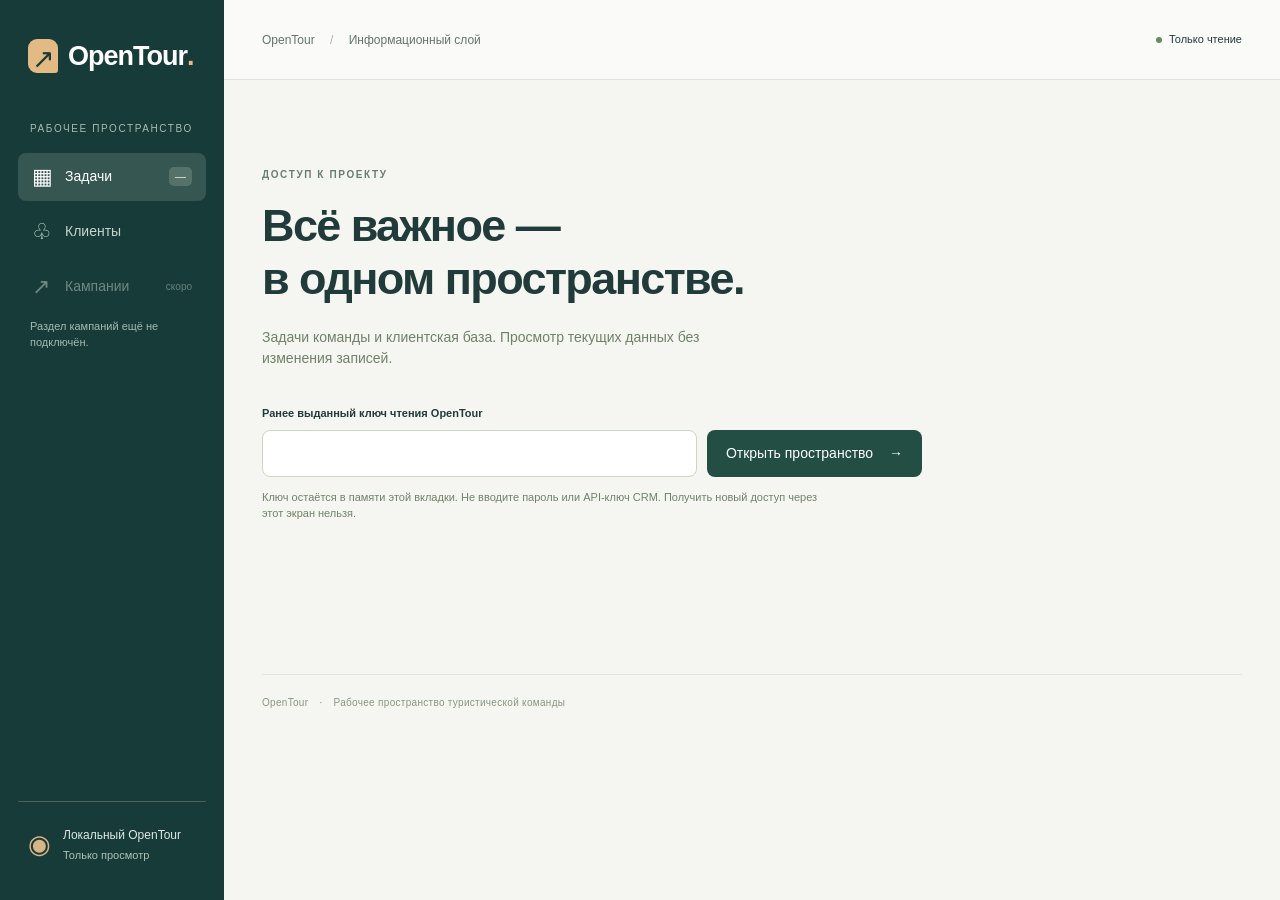
==== ui/index.html @ 0fd005ac "Add local read-only client and native task workspace" ====
<!doctype html>
<html lang="ru">
<head>
  <meta charset="utf-8">
  <meta name="viewport" content="width=device-width, initial-scale=1">
  <meta name="color-scheme" content="light">
  <title>OpenTour — рабочее пространство</title>
  <link rel="stylesheet" href="/ui/styles.css">
  <script src="/ui/app.js" defer></script>
</head>
<body>
  <a class="skip-link" href="#main">К содержимому</a>
  <aside class="sidebar" aria-label="Рабочее пространство">
    <a class="brand" href="#tasks" aria-label="OpenTour — задачи"><span class="brand-mark" aria-hidden="true">↗</span>OpenTour<span class="brand-dot">.</span></a>
    <p class="workspace-label">РАБОЧЕЕ ПРОСТРАНСТВО</p>
    <nav aria-label="Основная навигация">
      <button class="nav-item active" data-view="tasks" aria-current="page"><span aria-hidden="true">▦</span>Задачи<span class="nav-count" id="nav-work-count">—</span></button>
      <button class="nav-item" data-view="clients"><span aria-hidden="true">♧</span>Клиенты</button>
      <button class="nav-item" disabled aria-describedby="campaign-note"><span aria-hidden="true">↗</span>Кампании<span class="soon">скоро</span></button>
    </nav>
    <p class="nav-note" id="campaign-note">Раздел кампаний ещё не подключён.</p>
    <div class="sidebar-bottom"><span class="small-orbit" aria-hidden="true">◉</span><div><strong>Локальный OpenTour</strong><span>Только просмотр</span></div></div>
  </aside>

  <div class="shell">
    <header class="topbar"><div class="breadcrumb">OpenTour <span>/</span> Информационный слой</div><div class="top-actions"><span class="read-badge"><i aria-hidden="true"></i>Только чтение</span><button class="text-button" id="disconnect" hidden>Отключиться</button></div></header>
    <div id="synthetic-banner" class="synthetic-banner" hidden>ДЕМОНСТРАЦИЯ · Синтетические данные для проверки интерфейса</div>
    <main id="main" tabindex="-1">
      <section class="connect-panel" id="connect-panel" aria-labelledby="connect-title">
        <span class="eyebrow">ДОСТУП К ПРОЕКТУ</span><h1 id="connect-title">Всё важное —<br>в одном пространстве.</h1>
        <p>Задачи команды и клиентская база. Просмотр текущих данных без изменения записей.</p>
        <form id="connect-form"><label for="access-token">Ранее выданный ключ чтения OpenTour</label><div class="connect-input"><input id="access-token" type="password" autocomplete="off" spellcheck="false" maxlength="1024" required aria-describedby="access-help"><button class="primary-button" id="connect-button" type="submit">Открыть пространство <span aria-hidden="true">→</span></button></div></form>
        <p class="field-hint" id="access-help">Ключ остаётся в памяти этой вкладки. Не вводите пароль или API-ключ CRM. Получить новый доступ через этот экран нельзя.</p>
        <p id="connect-status" role="status" class="connection-status"></p>
      </section>

      <div id="workspace" hidden>
        <section class="page-heading"><div><div class="eyebrow" id="page-eyebrow">ОБЩАЯ ДОСКА</div><h1 id="page-title">Работа команды</h1><p id="page-description">Текущий план, результаты и следующие шаги.</p></div><button id="refresh" class="secondary-button"><span aria-hidden="true">↻</span> Обновить</button></section>
        <div id="announcement" class="sr-only" role="status" aria-live="polite"></div>

        <section id="tasks-view" aria-label="Доска задач">
          <div class="mission-banner"><div class="mission-symbol" aria-hidden="true">↗</div><div><span class="eyebrow">ТЕКУЩЕЕ НАПРАВЛЕНИЕ</span><h2>От клиентской базы к готовой кампании</h2><p>Клиенты, работа команды и материалы в одном процессе.</p></div><span class="source-tag">Источник: OpenRig</span></div>
          <div class="section-toolbar"><div class="toolbar-title">Задачи <span id="work-total" class="count-pill">—</span></div><div class="filters"><label class="sr-only" for="work-filter">Этап задач</label><select id="work-filter"><option value="all">Все этапы</option><option value="planned">Запланировано</option><option value="in_progress">В работе</option><option value="needs_human">Требуется человек</option><option value="review">На проверке</option><option value="done">Выполнено</option><option value="unknown">Неизвестно</option></select><span class="update-label" id="board-updated">Ожидаем данные</span></div></div>
          <div id="board-notice" class="notice" hidden></div><div id="board" class="board" aria-busy="false" tabindex="0" aria-label="Колонки задач"></div>
          <p class="view-footnote">Этапы следуют за работой команды. Перетаскивание и изменение задач недоступны.</p>
        </section>

        <section id="clients-view" hidden aria-label="Клиентская база">
          <form id="client-filters" class="client-filters"><div class="search-field"><span aria-hidden="true">⌕</span><label class="sr-only" for="client-search">Поиск клиентов</label><input id="client-search" type="search" placeholder="Имя, организация, email или телефон" autocomplete="off" maxlength="200"></div><label class="sr-only" for="client-kind">Тип клиента</label><select id="client-kind"><option value="all">Все клиенты</option><option value="person">Физические лица</option><option value="organization">Организации</option></select><label class="sr-only" for="client-channel">Наличие контактов</label><select id="client-channel"><option value="any">Любые контакты</option><option value="email">Есть email</option><option value="phone">Есть телефон</option><option value="none">Нет контактов</option></select></form>
          <div class="section-toolbar"><div class="toolbar-title">Клиентская база <span id="client-total" class="count-pill">—</span></div><span class="source-tag">Источник: CRM</span></div>
          <div id="clients-notice" class="notice" hidden></div><div id="client-list" class="client-list" aria-busy="false"></div>
          <div class="pagination"><span id="page-range" class="update-label"></span><div><button id="previous-page" class="secondary-button" disabled>← Назад</button><button id="next-page" class="secondary-button" disabled>Далее →</button></div></div>
          <p class="view-footnote">Данные читаются из CRM. Неизвестные сведения не дополняются автоматически.</p>
        </section>
      </div>
    </main>
    <footer>OpenTour <span>·</span> Рабочее пространство туристической команды</footer>
  </div>

  <dialog id="detail-dialog" aria-labelledby="detail-title"><div class="dialog-header"><span id="detail-eyebrow" class="eyebrow">ПОДРОБНОСТИ</span><button id="close-detail" class="icon-button" aria-label="Закрыть подробности">✕</button></div><h2 id="detail-title">Подробности</h2><div id="detail-body" class="detail-body"></div><div class="dialog-footer"><span>Режим просмотра</span><button id="done-detail" class="secondary-button">Закрыть</button></div></dialog>
</body>
</html>
---- ui/styles.css ----
:root {
  font-family:-apple-system,BlinkMacSystemFont,"Segoe UI",sans-serif;
  color:#213b3b;
  background:#f5f6f2;
  font-synthesis:none;
  line-height:1.5;
  --ink:#183d3b;
  --muted:#6c7d79;
  --line:#dde4dd;
  --accent:#cc8050;
  --paper:#fff;
  --sidebar:224px;
}
* {
  box-sizing:border-box;
}
body {
  margin:0;
  font-size:14px;
}
button,input,select {
  font:inherit;
}
button,a,input,select {
  outline-offset:4px;
}
button {
  cursor:pointer;
}
button:disabled {
  cursor:not-allowed;
  opacity:.5;
}
button:focus-visible,a:focus-visible,input:focus-visible,select:focus-visible,.board:focus-visible {
  outline:3px solid #d68c57;
}
a {
  color:var(--ink);
}
button {
  color:inherit;
}
button,select,input {
  border-radius:8px;
}
button {
  transition:background .15s,box-shadow .15s;
}
button:hover:not(:disabled) {
  box-shadow:0 2px 8px #173d3a12;
}
button[hidden],[hidden] {
  display:none!important;
}
.sr-only {
  position:absolute;
  width:1px;
  height:1px;
  padding:0;
  overflow:hidden;
  clip:rect(0,0,0,0);
  white-space:nowrap;
  border:0;
}
.skip-link {
  position:fixed;
  top:-100px;
  left:12px;
  z-index:10;
  background:white;
  padding:12px;
}
.skip-link:focus {
  top:10px;
}
.sidebar {
  background:#163b39;
  color:#d3e0d9;
  position:fixed;
  inset:0 auto 0 0;
  width:var(--sidebar);
  padding:36px 18px;
  display:flex;
  flex-direction:column;
  z-index:2;
}
.brand {
  display:flex;
  align-items:center;
  color:#fff;
  text-decoration:none;
  font-size:27px;
  font-weight:700;
  letter-spacing:-1px;
  padding:0 10px;
}
.brand-mark {
  display:inline-grid;
  place-items:center;
  background:#e4ba84;
  color:#173c36;
  width:30px;
  height:34px;
  border-radius:9px 9px 3px 9px;
  font-size:27px;
  margin-right:10px;
}
.brand-dot {
  color:#e7ba84;
}
.workspace-label {
  font-size:10px;
  letter-spacing:1.6px;
  color:#a6bcb3;
  margin:44px 12px 17px;
}
.nav-item {
  display:flex;
  align-items:center;
  gap:13px;
  padding:13px 14px;
  margin-bottom:7px;
  width:100%;
  border:0;
  background:none;
  color:#c5d6ce;
  text-align:left;
  font-weight:500;
}
.nav-item>span:first-child {
  font-size:22px;
  width:20px;
  line-height:1;
}
.nav-item.active {
  background:#365651;
  color:#fff;
}
.nav-item:hover:not(:disabled) {
  background:#2c4f48;
}
.nav-count {
  margin-left:auto!important;
  border-radius:5px;
  background:#54726a;
  color:#eef4ed;
  padding:1px 6px;
  font-size:11px;
}
.soon {
  font-size:10px;
  margin-left:auto;
  color:#b5c9bf;
}
.nav-note {
  font-size:11px;
  margin:0 12px;
  color:#a3bbb0;
}
.sidebar-bottom {
  border-top:1px solid #48645b;
  margin-top:auto;
  padding:23px 10px 0;
  display:flex;
  gap:12px;
  align-items:center;
}
.sidebar-bottom strong {
  display:block;
  font-size:12px;
  color:#dfe9e2;
  font-weight:500;
}
.sidebar-bottom div>span {
  display:block;
  font-size:11px;
  color:#afc3b7;
  margin-top:3px;
}
.small-orbit {
  font-size:26px;
  color:#d9b484;
}
.shell {
  margin-left:var(--sidebar);
  min-height:100vh;
}
.topbar {
  height:80px;
  display:flex;
  align-items:center;
  justify-content:space-between;
  border-bottom:1px solid var(--line);
  padding:0 38px;
  background:#fafbf8;
  gap:14px;
}
.breadcrumb {
  font-size:12px;
  color:#62746c;
}
.breadcrumb span {
  margin:0 12px;
  color:#a6b3a9;
}
.top-actions {
  display:flex;
  align-items:center;
  gap:18px;
}
.read-badge {
  font-size:11px;
  font-weight:500;
  display:flex;
  align-items:center;
  gap:7px;
  white-space:nowrap;
}
.read-badge i {
  width:6px;
  height:6px;
  background:#678b63;
  border-radius:50%;
}
.text-button {
  border:0;
  background:none;
  padding:5px;
  color:#697c72;
  font-size:12px;
}
main {
  padding:35px 38px 20px;
  max-width:1850px;
  margin:0 auto;
}
h1,h2,h3,p {
  margin-top:0;
}
h1 {
  font-size:33px;
  font-weight:600;
  letter-spacing:-1px;
  line-height:1.18;
  margin:9px 0 10px;
}
h2 {
  font-size:18px;
  font-weight:600;
  letter-spacing:-.3px;
}
.eyebrow {
  font-size:10px;
  letter-spacing:1.6px;
  font-weight:600;
  color:#697d71;
}
.page-heading {
  display:flex;
  justify-content:space-between;
  align-items:center;
  gap:24px;
  margin-bottom:30px;
}
.page-heading p {
  color:var(--muted);
  font-size:13px;
  margin:0;
}
.secondary-button {
  border:1px solid #cdd7cb;
  background:#fcfdf9;
  padding:9px 15px;
  font-size:12px;
  font-weight:500;
  white-space:nowrap;
}
.secondary-button:hover:not(:disabled) {
  background:#edf2e8;
}
.primary-button {
  background:#224e43;
  color:#fff;
  border:0;
  padding:13px 19px;
  font-weight:500;
  white-space:nowrap;
}
.primary-button span {
  padding-left:12px;
}
.primary-button:hover:not(:disabled) {
  background:#32664d;
}
.mission-banner {
  display:flex;
  align-items:center;
  background:#e9eee1;
  border:1px solid #e0e6d7;
  border-radius:12px;
  padding:21px 24px;
  gap:18px;
  margin-bottom:30px;
}
.mission-symbol {
  width:42px;
  height:42px;
  border:1px solid #c0cfb8;
  display:grid;
  place-items:center;
  border-radius:50%;
  font-size:25px;
  color:#60764a;
  flex-shrink:0;
}
.mission-banner h2 {
  margin:4px 0;
  font-size:17px;
}
.mission-banner p {
  font-size:12px;
  color:#687e63;
  margin:0;
}
.mission-banner .source-tag {
  margin-left:auto;
}
.source-tag {
  font-size:10px;
  color:#6b7d70;
  white-space:nowrap;
}
.section-toolbar {
  display:flex;
  align-items:center;
  justify-content:space-between;
  gap:15px;
  margin-bottom:16px;
}
.toolbar-title {
  font-weight:600;
  font-size:16px;
  display:flex;
  gap:9px;
  align-items:center;
}
.count-pill {
  font-size:10px;
  color:#62745d;
  background:#e7ebdf;
  padding:2px 7px;
  border-radius:5px;
  font-weight:500;
}
.filters {
  display:flex;
  gap:14px;
  align-items:center;
}
select {
  border:1px solid #d5dfd1;
  padding:9px 30px 9px 12px;
  background:#fff;
  color:#495e51;
  font-size:12px;
  max-width:100%;
}
.update-label {
  color:#798879;
  font-size:11px;
}
.board {
  display:grid;
  grid-template-columns:repeat(5,minmax(210px,1fr));
  gap:14px;
  overflow-x:auto;
  align-items:start;
  padding:2px 2px 18px;
  min-height:330px;
}
.board.has-unknown {
  grid-template-columns:repeat(6,minmax(210px,1fr));
}
.column {
  min-width:0;
}
.column-heading {
  display:flex;
  align-items:center;
  gap:7px;
  border-top:2px solid #ccd5c6;
  padding:13px 1px;
  margin-bottom:2px;
  font-size:11px;
  font-weight:600;
}
.column-heading .column-count {
  margin-left:auto;
  background:#e9ede4;
  border-radius:4px;
  padding:0 6px;
  font-size:10px;
  font-weight:400;
}
.column-heading:before {
  content:"";
  width:6px;
  height:6px;
  border-radius:50%;
  background:#adb9ab;
}
.column[data-column="in_progress"] .column-heading {
  border-color:#94b3a2;
}
.column[data-column="in_progress"] .column-heading:before {
  background:#4a8a6e;
}
.column[data-column="needs_human"] .column-heading {
  border-color:#d6a073;
}
.column[data-column="needs_human"] .column-heading:before {
  background:#c3884c;
}
.column[data-column="review"] .column-heading {
  border-color:#b5acd0;
}
.column[data-column="review"] .column-heading:before {
  background:#8a7ba8;
}
.column[data-column="done"] .column-heading {
  border-color:#b1c19a;
}
.column[data-column="done"] .column-heading:before {
  background:#82985b;
}
.task-card {
  display:block;
  width:100%;
  text-align:left;
  background:#fff;
  border:1px solid #dfe5dc;
  border-radius:10px;
  padding:17px 15px;
  margin-bottom:12px;
  box-shadow:0 2px 3px #293f2810;
}
.task-card:hover {
  border-color:#a8bbaa;
  box-shadow:0 6px 16px #253d2812!important;
}
.task-kind {
  color:#7c8a7b;
  letter-spacing:1.1px;
  font-size:8px;
  font-weight:600;
  text-transform:uppercase;
  display:block;
  margin-bottom:12px;
}
.task-card h3 {
  font-size:14px;
  line-height:1.45;
  font-weight:600;
  margin:0 0 10px;
  overflow-wrap:anywhere;
}
.card-result {
  font-size:11px;
  color:#7c8878;
  line-height:1.6;
  margin:0 0 17px;
  display:-webkit-box;
  -webkit-line-clamp:3;
  -webkit-box-orient:vertical;
  overflow:hidden;
  overflow-wrap:anywhere;
}
.card-bottom {
  display:flex;
  gap:7px;
  align-items:center;
  color:#758271;
  font-size:9px;
  border-top:1px solid #f0f2eb;
  padding-top:12px;
}
.avatar {
  display:inline-grid;
  place-items:center;
  height:23px;
  width:23px;
  border-radius:50%;
  background:#ebeee3;
  color:#566a50;
  font-size:9px;
  font-weight:600;
  flex-shrink:0;
}
.card-open {
  margin-left:auto;
  font-size:13px;
  color:#a0ae97;
}
.blocker {
  display:block;
  padding:8px 10px;
  border-radius:5px;
  background:#fbf1e7;
  color:#9b6a39;
  font-size:10px;
  line-height:1.5;
  margin-bottom:12px;
}
.column-empty {
  border:1px dashed #dbe1d3;
  border-radius:8px;
  padding:17px 9px;
  font-size:10px;
  text-align:center;
  color:#8e9986;
}
.view-footnote {
  font-size:10px;
  color:#7f8c7a;
  margin:10px 0 0;
}
.notice {
  border:1px solid #e5d5be;
  background:#fff8ec;
  color:#88663c;
  border-radius:8px;
  padding:14px;
  margin-bottom:14px;
  font-size:12px;
  display:flex;
  gap:14px;
  align-items:center;
}
.notice button {
  margin-left:auto;
}
.client-filters {
  display:flex;
  gap:12px;
  margin:0 0 25px;
}
.search-field {
  display:flex;
  align-items:center;
  gap:9px;
  flex:1;
  background:white;
  border:1px solid #d5dfd1;
  border-radius:8px;
  padding:0 13px;
}
.search-field>span {
  font-size:23px;
  color:#82927c;
}
.search-field input {
  background:none;
  border:0;
  padding:11px 0;
  width:100%;
  min-width:0;
  outline-offset:2px;
  font-size:12px;
}
.client-list {
  background:#fff;
  border:1px solid var(--line);
  border-radius:12px;
  overflow:hidden;
  min-height:150px;
}
.client-row {
  display:grid;
  grid-template-columns:minmax(180px,1.4fr) minmax(150px,1fr) minmax(130px,1fr) 24px;
  gap:18px;
  align-items:center;
  border:0;
  border-bottom:1px solid #e9ede4;
  border-radius:0;
  background:#fff;
  padding:19px 22px;
  width:100%;
  text-align:left;
}
.client-row:last-child {
  border-bottom:0;
}
.client-row:hover {
  background:#f7f9f3;
  box-shadow:none!important;
}
.client-name {
  display:flex;
  align-items:center;
  gap:13px;
  min-width:0;
}
.client-name .avatar {
  height:36px;
  width:36px;
  font-size:14px;
  border-radius:9px;
  background:#edf1e5;
}
.client-name strong {
  font-size:13px;
  font-weight:600;
  display:block;
  overflow-wrap:anywhere;
}
.client-name small {
  color:#7d8d76;
  font-size:10px;
  display:block;
  margin-top:3px;
}
.client-contact {
  font-size:12px;
  color:#75846b;
  overflow-wrap:anywhere;
}
.client-header {
  background:#f9faf6;
  color:#87917e;
  font-size:9px;
  letter-spacing:1px;
  padding-top:12px;
  padding-bottom:12px;
}
.client-header:hover {
  background:#f9faf6;
}
.pagination {
  display:flex;
  justify-content:space-between;
  align-items:center;
  margin-top:16px;
  gap:16px;
}
.pagination button+button {
  margin-left:8px;
}
.state-box {
  padding:47px 24px;
  text-align:center;
  border:1px dashed #d5dece;
  border-radius:10px;
  grid-column:1/-1;
  width:100%;
  color:#778770;
}
.state-box h3 {
  font-size:17px;
  color:#35543d;
  font-weight:500;
  margin:0 0 8px;
}
.state-box p {
  font-size:12px;
  max-width:420px;
  margin:0 auto 16px;
}
.client-list .state-box {
  border:0;
}
.state-symbol {
  display:block;
  font-size:29px;
  color:#aab99a;
  margin-bottom:13px;
}
.skeleton {
  height:155px;
  background:linear-gradient(90deg,#e9ede4,#f4f6ef,#e9ede4);
  border-radius:10px;
  animation:pulse 1.5s infinite;
}
.loading-columns {
  display:grid;
  grid-template-columns:repeat(5,minmax(180px,1fr));
  gap:14px;
  grid-column:1/-1;
}
.loading-client {
  height:70px;
  margin:14px;
}
.connect-panel {
  max-width:660px;
  padding:48px 0 70px;
}
.connect-panel h1 {
  font-size:45px;
  margin:15px 0 22px;
  letter-spacing:-1.6px;
}
.connect-panel>p {
  color:#70816a;
  max-width:460px;
}
.connect-panel form {
  margin-top:36px;
}
.connect-panel label {
  font-size:11px;
  font-weight:600;
  display:block;
  margin-bottom:8px;
}
.connect-input {
  display:flex;
  gap:10px;
}
.connect-input input {
  min-width:0;
  flex:1;
  border:1px solid #cbd6c4;
  padding:12px;
  background:#fff;
}
.connect-panel .field-hint {
  font-size:11px;
  margin-top:12px;
  max-width:570px;
}
.connection-status {
  min-height:24px;
  color:#a2633c!important;
  font-size:12px;
}
.synthetic-banner {
  background:#f4d49a;
  color:#684f26;
  padding:9px 30px;
  font-size:11px;
  font-weight:600;
  letter-spacing:.7px;
  text-align:center;
}
footer {
  margin:15px 38px;
  padding:20px 0;
  border-top:1px solid #e0e6d8;
  font-size:10px;
  color:#8a967f;
  letter-spacing:.3px;
}
footer span {
  padding:0 8px;
}
dialog {
  width:min(940px,calc(100% - 40px));
  max-height:90dvh;
  border:1px solid #d7dfd1;
  border-radius:15px;
  padding:0;
  background:#fcfdf9;
  color:var(--ink);
  box-shadow:0 30px 100px #0e281b40;
}
dialog::backdrop {
  background:#142d2899;
  backdrop-filter:blur(3px);
}
.dialog-header {
  display:flex;
  justify-content:space-between;
  align-items:center;
  padding:20px 27px 10px;
}
.icon-button {
  width:32px;
  height:32px;
  border:1px solid #dce3d5;
  background:#f7f9f2;
  border-radius:7px;
  font-size:15px;
}
dialog>h2 {
  margin:0;
  padding:0 27px 23px;
  font-size:26px;
  line-height:1.25;
  font-weight:600;
  overflow-wrap:anywhere;
}
.detail-body {
  overflow-y:auto;
  max-height:calc(90dvh - 175px);
  border-top:1px solid var(--line);
  padding:24px 27px;
  min-height:180px;
}
.detail-grid {
  display:grid;
  grid-template-columns:minmax(0,1.8fr) minmax(200px,1fr);
  gap:30px;
}
.detail-section {
  margin-bottom:26px;
}
.detail-section h3,.details-meta dt {
  font-size:10px;
  font-weight:600;
  letter-spacing:.9px;
  color:#819074;
  margin:0 0 9px;
  text-transform:uppercase;
}
.detail-section p {
  font-size:13px;
  white-space:pre-wrap;
  line-height:1.75;
  overflow-wrap:anywhere;
  color:#4b6346;
  margin-bottom:0;
}
.detail-side {
  border-left:1px solid #e0e6d8;
  padding-left:25px;
}
.details-meta {
  margin:0;
}
.details-meta dd {
  font-size:12px;
  margin:0 0 23px;
  overflow-wrap:anywhere;
}
.status-label {
  display:inline-block;
  padding:4px 8px;
  background:#e9efdf;
  border-radius:5px;
  font-size:10px;
}
.detail-note {
  font-size:11px;
  color:#7b896f;
  background:#f0f3e8;
  border:1px solid #dce5ce;
  padding:14px;
  border-radius:8px;
  margin-top:20px;
}
.dialog-footer {
  display:flex;
  justify-content:space-between;
  align-items:center;
  padding:16px 27px;
  border-top:1px solid var(--line);
  font-size:10px;
  color:#88957c;
}
.source-link {
  display:inline-block;
  font-size:12px;
  margin-top:12px;
  text-decoration:none;
  font-weight:600;
}
.source-link:hover {
  text-decoration:underline;
}
.technical-note {
  display:block;
  color:#9e783f;
  font-size:10px;
  margin-top:7px;
}
.detail-provenance {
  font-size:10px;
  color:#859475;
  margin-top:22px;
  overflow-wrap:anywhere;
}
.detail-provenance summary {
  cursor:pointer;
}
.detail-provenance p {
  white-space:pre-wrap;
  font-size:10px;
}
.loading-label {
  margin-top:12px;
  font-size:12px;
  color:#7c8b70;
}
.card-enter {
  animation:reveal .2s ease-out;
}
@keyframes pulse {
  50% {
    opacity:.45;
  }
}
@keyframes reveal {
  from {
    opacity:.3;
    transform:scaleY(.96);
  }
  to {
    opacity:1;
    transform:scaleY(1);
  }
}
@media(min-width:1800px) {
  .board {
    grid-template-columns:repeat(5,minmax(235px,1fr));
  }
}
@media(max-width:1150px) {
  :root {
    --sidebar:190px;
  }
  .sidebar {
    padding-left:12px;
    padding-right:12px;
  }
  main {
    padding-left:26px;
    padding-right:26px;
  }
  .topbar {
    padding:0 26px;
  }
  .brand {
    font-size:24px;
  }
  .brand-mark {
    margin-right:8px;
  }
  .client-row {
    grid-template-columns:minmax(150px,1.2fr) minmax(140px,1fr) 100px 15px;
    gap:12px;
    padding:18px 15px;
  }
}
@media(max-width:800px) {
  .sidebar {
    position:relative;
    width:100%;
    padding:17px 20px 11px;
    display:block;
  }
  .brand {
    font-size:24px;
    padding:0;
  }
  .brand-mark {
    width:26px;
    height:29px;
    font-size:23px;
  }
  .workspace-label,.nav-note,.sidebar-bottom {
    display:none;
  }
  .sidebar nav {
    display:flex;
    gap:6px;
    margin-top:17px;
  }
  .nav-item {
    margin:0;
    flex:1;
    padding:9px 10px;
    font-size:12px;
    gap:8px;
  }
  .nav-item>span:first-child {
    font-size:18px;
    width:auto;
  }
  .soon {
    display:none;
  }
  .shell {
    margin:0;
  }
  .topbar {
    height:58px;
    padding:0 20px;
  }
  .breadcrumb {
    font-size:10px;
  }
  .breadcrumb span {
    margin:0 6px;
  }
  .read-badge {
    font-size:9px;
  }
  .top-actions {
    gap:10px;
  }
  .text-button {
    font-size:10px;
  }
  main {
    padding:25px 20px 10px;
  }
  .page-heading {
    align-items:flex-start;
    gap:12px;
    margin-bottom:23px;
  }
  h1 {
    font-size:29px;
  }
  .page-heading p {
    font-size:12px;
  }
  .page-heading .secondary-button {
    margin-top:22px;
    padding:8px 10px;
  }
  .mission-banner {
    padding:16px;
    gap:12px;
    margin-bottom:24px;
  }
  .mission-banner .source-tag {
    display:none;
  }
  .mission-banner h2 {
    font-size:15px;
  }
  .mission-banner p {
    font-size:11px;
  }
  .mission-symbol {
    width:32px;
    height:32px;
    font-size:21px;
  }
  .section-toolbar {
    flex-wrap:wrap;
    gap:10px;
  }
  .filters {
    gap:8px;
  }
  .filters select {
    padding:8px 25px 8px 9px;
    font-size:11px;
  }
  .update-label {
    font-size:10px;
  }
  .board,.board.has-unknown {
    display:block;
    overflow:visible;
    min-height:0;
  }
  .column {
    margin-bottom:23px;
  }
  .column-heading {
    font-size:12px;
  }
  .task-card {
    padding:17px 18px;
    margin-bottom:10px;
  }
  .task-card h3 {
    font-size:15px;
  }
  .card-result {
    font-size:12px;
    -webkit-line-clamp:2;
  }
  .column-empty {
    padding:12px;
  }
  .loading-columns {
    grid-template-columns:1fr;
  }
  .client-filters {
    flex-wrap:wrap;
    gap:8px;
    margin-bottom:20px;
  }
  .search-field {
    flex-basis:100%;
  }
  .client-filters>select {
    flex:1;
    font-size:11px;
    padding:9px;
  }
  .client-header {
    display:none;
  }
  .client-row {
    grid-template-columns:1fr 16px;
    gap:8px;
    padding:17px;
  }
  .client-name {
    grid-column:1;
    grid-row:1;
  }
  .client-name strong {
    font-size:13px;
  }
  .client-row .client-contact {
    grid-column:1;
    font-size:11px;
    padding-left:49px;
  }
  .client-row .row-arrow {
    grid-column:2;
    grid-row:1/4;
  }
  .pagination .secondary-button {
    padding:8px 10px;
  }
  .pagination {
    gap:8px;
  }
  .client-contact:empty {
    display:none;
  }
  .connect-panel {
    padding:20px 0 45px;
  }
  .connect-panel h1 {
    font-size:36px;
  }
  .connect-input {
    flex-direction:column;
  }
  .connect-input input {
    padding:13px;
  }
  .connect-input button {
    padding:13px;
  }
  footer {
    margin:15px 20px;
    padding:17px 0;
    font-size:9px;
  }
  dialog {
    width:calc(100% - 20px);
    max-height:94dvh;
    border-radius:12px;
  }
  .dialog-header {
    padding:17px 19px 10px;
  }
  dialog>h2 {
    padding:0 19px 20px;
    font-size:23px;
  }
  .detail-body {
    max-height:calc(94dvh - 170px);
    padding:20px;
  }
  .detail-grid {
    grid-template-columns:1fr;
    gap:0;
  }
  .detail-side {
    padding:20px 0 0;
    border-left:0;
    border-top:1px solid var(--line);
  }
  .dialog-footer {
    padding:14px 20px;
  }
  .synthetic-banner {
    font-size:9px;
    padding:8px 15px;
  }
}
@media(prefers-reduced-motion:reduce) {
  *,*:before,*:after {
    animation:none!important;
    transition:none!important;
    scroll-behavior:auto!important;
  }
}
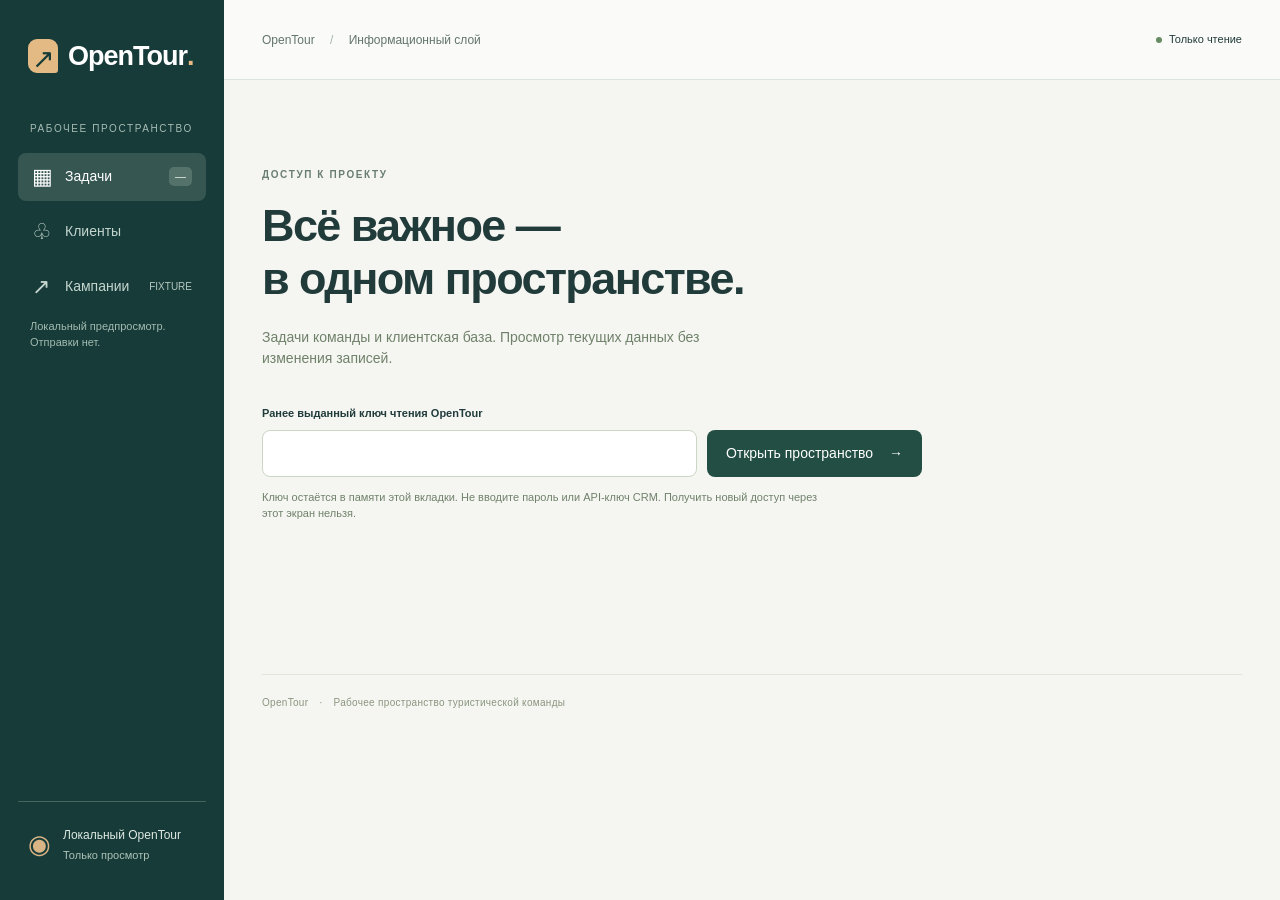
==== commit f748dd2f: "Show existing fixture campaign preview in local workspace" ====
--- a/ui/index.html
+++ b/ui/index.html
@@ -16,9 +16,9 @@
     <nav aria-label="Основная навигация">
       <button class="nav-item active" data-view="tasks" aria-current="page"><span aria-hidden="true">▦</span>Задачи<span class="nav-count" id="nav-work-count">—</span></button>
       <button class="nav-item" data-view="clients"><span aria-hidden="true">♧</span>Клиенты</button>
-      <button class="nav-item" disabled aria-describedby="campaign-note"><span aria-hidden="true">↗</span>Кампании<span class="soon">скоро</span></button>
+      <button class="nav-item" data-view="campaigns" aria-describedby="campaign-note"><span aria-hidden="true">↗</span>Кампании<span class="soon">FIXTURE</span></button>
     </nav>
-    <p class="nav-note" id="campaign-note">Раздел кампаний ещё не подключён.</p>
+    <p class="nav-note" id="campaign-note">Локальный предпросмотр. Отправки нет.</p>
     <div class="sidebar-bottom"><span class="small-orbit" aria-hidden="true">◉</span><div><strong>Локальный OpenTour</strong><span>Только просмотр</span></div></div>
   </aside>
 
@@ -52,6 +52,12 @@
           <div class="pagination"><span id="page-range" class="update-label"></span><div><button id="previous-page" class="secondary-button" disabled>← Назад</button><button id="next-page" class="secondary-button" disabled>Далее →</button></div></div>
           <p class="view-footnote">Данные читаются из CRM. Неизвестные сведения не дополняются автоматически.</p>
         </section>
+        <section id="campaigns-view" hidden aria-label="Предпросмотр кампании">
+          <div class="fixture-notice"><strong>FIXTURE · PREVIEW-ONLY</strong><span>NOT CONTENT-APPROVED · NOT SENT</span><p>Локальный пакет для просмотра. Это не запись сервиса рассылок, не утверждённое предложение и не отправленная кампания.</p></div>
+          <div class="section-toolbar"><div class="toolbar-title">Материалы кампании</div><span class="source-tag">Источник: локальные артефакты r01</span></div>
+          <div id="campaign-list" class="campaign-list" aria-busy="false"></div>
+          <p class="view-footnote">Аудитория не выбрана. Получатели, отправитель и сервис рассылок не настроены. Просмотр ничего не отправляет.</p>
+        </section>
       </div>
     </main>
     <footer>OpenTour <span>·</span> Рабочее пространство туристической команды</footer>
--- a/ui/styles.css
+++ b/ui/styles.css
@@ -466,7 +466,7 @@
 }
 .card-result {
   font-size:11px;
-  color:#7c8878;
+  color:#586b55;
   line-height:1.6;
   margin:0 0 17px;
   display:-webkit-box;
@@ -517,7 +517,7 @@
   padding:17px 9px;
   font-size:10px;
   text-align:center;
-  color:#8e9986;
+  color:#64715a;
 }
 .view-footnote {
   font-size:10px;
@@ -614,14 +614,14 @@
   overflow-wrap:anywhere;
 }
 .client-name small {
-  color:#7d8d76;
+  color:#5b6e52;
   font-size:10px;
   display:block;
   margin-top:3px;
 }
 .client-contact {
   font-size:12px;
-  color:#75846b;
+  color:#52664d;
   overflow-wrap:anywhere;
 }
 .client-header {
@@ -1186,3 +1186,34 @@
     scroll-behavior:auto!important;
   }
 }
+.fixture-notice {
+  border:1px solid #d8bd89;
+  background:#fff5df;
+  color:#725325;
+  border-radius:10px;
+  padding:18px 22px;
+  margin-bottom:24px;
+}
+.fixture-notice strong,.fixture-notice>span {display:block;font-size:12px;letter-spacing:.6px;}
+.fixture-notice p {font-size:12px;margin:10px 0 0;max-width:700px;}
+.fixture-labels {display:flex;flex-wrap:wrap;gap:7px;margin:14px 0;}
+.fixture-labels span {border:1px solid #d5be8c;background:#fff5df;color:#725325;border-radius:5px;padding:4px 8px;font-size:10px;font-weight:600;}
+.campaign-card {display:block;width:100%;text-align:left;background:#fff;border:1px solid var(--line);border-radius:12px;padding:24px;}
+.campaign-card h2 {margin:0 0 12px;font-size:21px;}
+.campaign-card>p {font-size:12px;color:#52664d;margin:16px 0 0;}
+.campaign-facts {padding:16px 20px;background:#eff3e9;border-radius:8px;margin-bottom:20px;}
+.campaign-facts dl {display:grid;grid-template-columns:1fr 2fr;gap:10px 20px;}
+.campaign-facts dt,.campaign-facts dd {margin:0;font-size:11px;}
+.preview-switch {display:flex;flex-wrap:wrap;gap:8px;margin:15px 0;}
+.preview-switch [aria-pressed="true"] {background:#224e43;color:white;border-color:#224e43;}
+.email-preview-frame {width:100%;height:720px;border:1px solid #d8e0d2;border-radius:8px;background:#f5f6f2;}
+.campaign-source {white-space:pre-wrap;overflow-wrap:anywhere;font-size:12px;line-height:1.7;background:#f1f4eb;color:#2f4d35;border:1px solid #dbe3d2;border-radius:8px;padding:18px;max-width:100%;}
+.campaign-detail>.detail-section {margin-top:25px;}
+.campaign-detail .source-link {margin-right:20px;}
+.campaign-detail .detail-provenance>button {display:block;margin-top:8px;}
+@media(max-width:800px) {.campaign-card{padding:19px}.campaign-card h2{font-size:18px}.fixture-notice{padding:16px}.campaign-facts{padding:13px}.campaign-facts dl{grid-template-columns:1fr;gap:7px}.campaign-facts dd{margin-bottom:9px}.email-preview-frame{height:760px}.preview-switch button{padding:9px 11px;font-size:11px}}
+
+/* Long campaign titles must leave the footer and scrollable preview reachable. */
+dialog[open]:has(.campaign-detail) {display:flex;flex-direction:column;}
+dialog:has(.campaign-detail)>.dialog-header,dialog:has(.campaign-detail)>h2,dialog:has(.campaign-detail)>.dialog-footer {flex-shrink:0;}
+dialog:has(.campaign-detail)>.detail-body {flex:1 1 auto;min-height:0;max-height:none;}
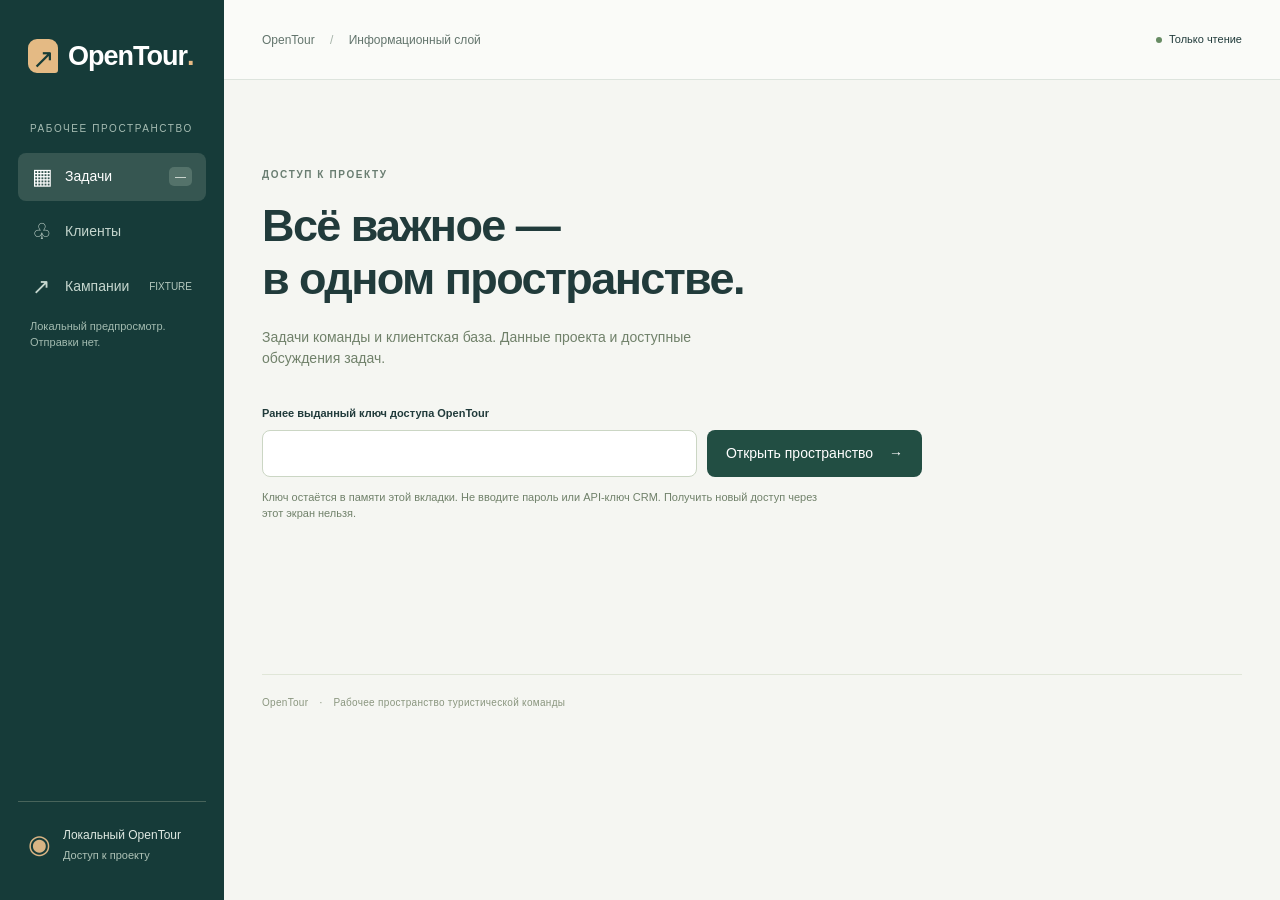
==== commit a80f043a: "Persist scoped board conversations and transactional agent context delivery" ====
--- a/ui/index.html
+++ b/ui/index.html
@@ -19,17 +19,17 @@
       <button class="nav-item" data-view="campaigns" aria-describedby="campaign-note"><span aria-hidden="true">↗</span>Кампании<span class="soon">FIXTURE</span></button>
     </nav>
     <p class="nav-note" id="campaign-note">Локальный предпросмотр. Отправки нет.</p>
-    <div class="sidebar-bottom"><span class="small-orbit" aria-hidden="true">◉</span><div><strong>Локальный OpenTour</strong><span>Только просмотр</span></div></div>
+    <div class="sidebar-bottom"><span class="small-orbit" aria-hidden="true">◉</span><div><strong>Локальный OpenTour</strong><span>Доступ к проекту</span></div></div>
   </aside>
 
   <div class="shell">
-    <header class="topbar"><div class="breadcrumb">OpenTour <span>/</span> Информационный слой</div><div class="top-actions"><span class="read-badge"><i aria-hidden="true"></i>Только чтение</span><button class="text-button" id="disconnect" hidden>Отключиться</button></div></header>
+    <header class="topbar"><div class="breadcrumb">OpenTour <span>/</span> Информационный слой</div><div class="top-actions"><span class="read-badge" id="access-mode"><i aria-hidden="true"></i>Только чтение</span><button class="text-button" id="disconnect" hidden>Отключиться</button></div></header>
     <div id="synthetic-banner" class="synthetic-banner" hidden>ДЕМОНСТРАЦИЯ · Синтетические данные для проверки интерфейса</div>
     <main id="main" tabindex="-1">
       <section class="connect-panel" id="connect-panel" aria-labelledby="connect-title">
         <span class="eyebrow">ДОСТУП К ПРОЕКТУ</span><h1 id="connect-title">Всё важное —<br>в одном пространстве.</h1>
-        <p>Задачи команды и клиентская база. Просмотр текущих данных без изменения записей.</p>
-        <form id="connect-form"><label for="access-token">Ранее выданный ключ чтения OpenTour</label><div class="connect-input"><input id="access-token" type="password" autocomplete="off" spellcheck="false" maxlength="1024" required aria-describedby="access-help"><button class="primary-button" id="connect-button" type="submit">Открыть пространство <span aria-hidden="true">→</span></button></div></form>
+        <p>Задачи команды и клиентская база. Данные проекта и доступные обсуждения задач.</p>
+        <form id="connect-form"><label for="access-token">Ранее выданный ключ доступа OpenTour</label><div class="connect-input"><input id="access-token" type="password" autocomplete="off" spellcheck="false" maxlength="1024" required aria-describedby="access-help"><button class="primary-button" id="connect-button" type="submit">Открыть пространство <span aria-hidden="true">→</span></button></div></form>
         <p class="field-hint" id="access-help">Ключ остаётся в памяти этой вкладки. Не вводите пароль или API-ключ CRM. Получить новый доступ через этот экран нельзя.</p>
         <p id="connect-status" role="status" class="connection-status"></p>
       </section>
@@ -39,6 +39,7 @@
         <div id="announcement" class="sr-only" role="status" aria-live="polite"></div>
 
         <section id="tasks-view" aria-label="Доска задач">
+          <section id="app-tasks" hidden aria-label="Обсуждения OpenTour"><h2>Обсуждения задач</h2><p id="app-task-status" role="status"></p><div id="app-task-list" class="app-task-list"></div></section>
           <div class="mission-banner"><div class="mission-symbol" aria-hidden="true">↗</div><div><span class="eyebrow">ТЕКУЩЕЕ НАПРАВЛЕНИЕ</span><h2>От клиентской базы к готовой кампании</h2><p>Клиенты, работа команды и материалы в одном процессе.</p></div><span class="source-tag">Источник: OpenRig</span></div>
           <div class="section-toolbar"><div class="toolbar-title">Задачи <span id="work-total" class="count-pill">—</span></div><div class="filters"><label class="sr-only" for="work-filter">Этап задач</label><select id="work-filter"><option value="all">Все этапы</option><option value="planned">Запланировано</option><option value="in_progress">В работе</option><option value="needs_human">Требуется человек</option><option value="review">На проверке</option><option value="done">Выполнено</option><option value="unknown">Неизвестно</option></select><span class="update-label" id="board-updated">Ожидаем данные</span></div></div>
           <div id="board-notice" class="notice" hidden></div><div id="board" class="board" aria-busy="false" tabindex="0" aria-label="Колонки задач"></div>
@@ -63,6 +64,6 @@
     <footer>OpenTour <span>·</span> Рабочее пространство туристической команды</footer>
   </div>
 
-  <dialog id="detail-dialog" aria-labelledby="detail-title"><div class="dialog-header"><span id="detail-eyebrow" class="eyebrow">ПОДРОБНОСТИ</span><button id="close-detail" class="icon-button" aria-label="Закрыть подробности">✕</button></div><h2 id="detail-title">Подробности</h2><div id="detail-body" class="detail-body"></div><div class="dialog-footer"><span>Режим просмотра</span><button id="done-detail" class="secondary-button">Закрыть</button></div></dialog>
+  <dialog id="detail-dialog" aria-labelledby="detail-title"><div class="dialog-header"><span id="detail-eyebrow" class="eyebrow">ПОДРОБНОСТИ</span><button id="close-detail" class="icon-button" aria-label="Закрыть подробности">✕</button></div><h2 id="detail-title">Подробности</h2><div id="detail-body" class="detail-body"></div><div class="dialog-footer"><span id="detail-mode">Режим просмотра</span><button id="done-detail" class="secondary-button">Закрыть</button></div></dialog>
 </body>
 </html>
--- a/ui/styles.css
+++ b/ui/styles.css
@@ -1213,7 +1213,37 @@
 .campaign-detail .detail-provenance>button {display:block;margin-top:8px;}
 @media(max-width:800px) {.campaign-card{padding:19px}.campaign-card h2{font-size:18px}.fixture-notice{padding:16px}.campaign-facts{padding:13px}.campaign-facts dl{grid-template-columns:1fr;gap:7px}.campaign-facts dd{margin-bottom:9px}.email-preview-frame{height:760px}.preview-switch button{padding:9px 11px;font-size:11px}}
 
-/* Long campaign titles must leave the footer and scrollable preview reachable. */
-dialog[open]:has(.campaign-detail) {display:flex;flex-direction:column;}
-dialog:has(.campaign-detail)>.dialog-header,dialog:has(.campaign-detail)>h2,dialog:has(.campaign-detail)>.dialog-footer {flex-shrink:0;}
-dialog:has(.campaign-detail)>.detail-body {flex:1 1 auto;min-height:0;max-height:none;}
+/* Long client/task/campaign titles must leave the footer and scrollable detail reachable. */
+dialog[open]:has(.campaign-detail,.detail-grid) {display:flex;flex-direction:column;}
+dialog:has(.campaign-detail,.detail-grid)>.dialog-header,dialog:has(.campaign-detail,.detail-grid)>h2,dialog:has(.campaign-detail,.detail-grid)>.dialog-footer {flex-shrink:0;}
+dialog:has(.campaign-detail,.detail-grid)>.detail-body {flex:1 1 auto;min-height:0;max-height:none;}
+
+.native-observation {border-top:1px solid var(--line);padding-top:22px;margin-top:25px;overflow-wrap:anywhere;}
+.observation-controls {display:flex;flex-wrap:wrap;gap:10px;align-items:end;margin:16px 0;}
+.observation-label {display:block;min-width:0;flex:1 1 220px;font-size:11px;color:#52664d;}
+.observation-select {display:block;width:100%;max-width:100%;margin-top:7px;padding:10px;border:1px solid #cdd8c5;border-radius:7px;background:#fff;color:var(--ink);font:inherit;}
+.observation-status {font-size:11px;color:#52664d;}
+.observation-events {padding-left:20px;font-size:12px;line-height:1.7;}
+.observation-events li {margin-bottom:10px;}
+.native-observation .observation-error {color:#8b351e;}
+.native-observation .details-meta {margin:15px 0;}
+
+.observation-controls button[aria-disabled="true"] {opacity:.65;}
+
+.native-observation h3,.native-observation dt,.native-observation .detail-provenance summary {color:#52664d;}
+
+.app-task-list {display:grid;grid-template-columns:repeat(auto-fit,minmax(min(280px,100%),1fr));gap:16px;margin:18px 0 30px;}
+.app-task-list .task-card {width:100%;overflow-wrap:anywhere;}
+.app-task-detail {overflow-wrap:anywhere;}
+.app-message {border-bottom:1px solid var(--line);padding:14px 0;}
+.app-message h3 {font-size:14px;}
+.message-body {white-space:pre-wrap;}
+.app-response {display:grid;gap:12px;margin-top:24px;}
+.app-response textarea {width:100%;min-height:130px;padding:12px;border:1px solid #cdd8c5;border-radius:7px;font:inherit;color:var(--ink);resize:vertical;}
+.app-response textarea:focus {outline:2px solid #224e43;outline-offset:2px;}
+.app-response .primary-button {justify-self:start;}
+dialog[open]:has(.app-task-detail) {display:flex;flex-direction:column;}
+dialog:has(.app-task-detail)>.dialog-header,dialog:has(.app-task-detail)>h2,dialog:has(.app-task-detail)>.dialog-footer {flex-shrink:0;}
+dialog:has(.app-task-detail)>.detail-body {flex:1 1 auto;min-height:0;max-height:none;}
+
+.app-task-detail .detail-note,.app-task-detail .field-hint {color:#52664d;}
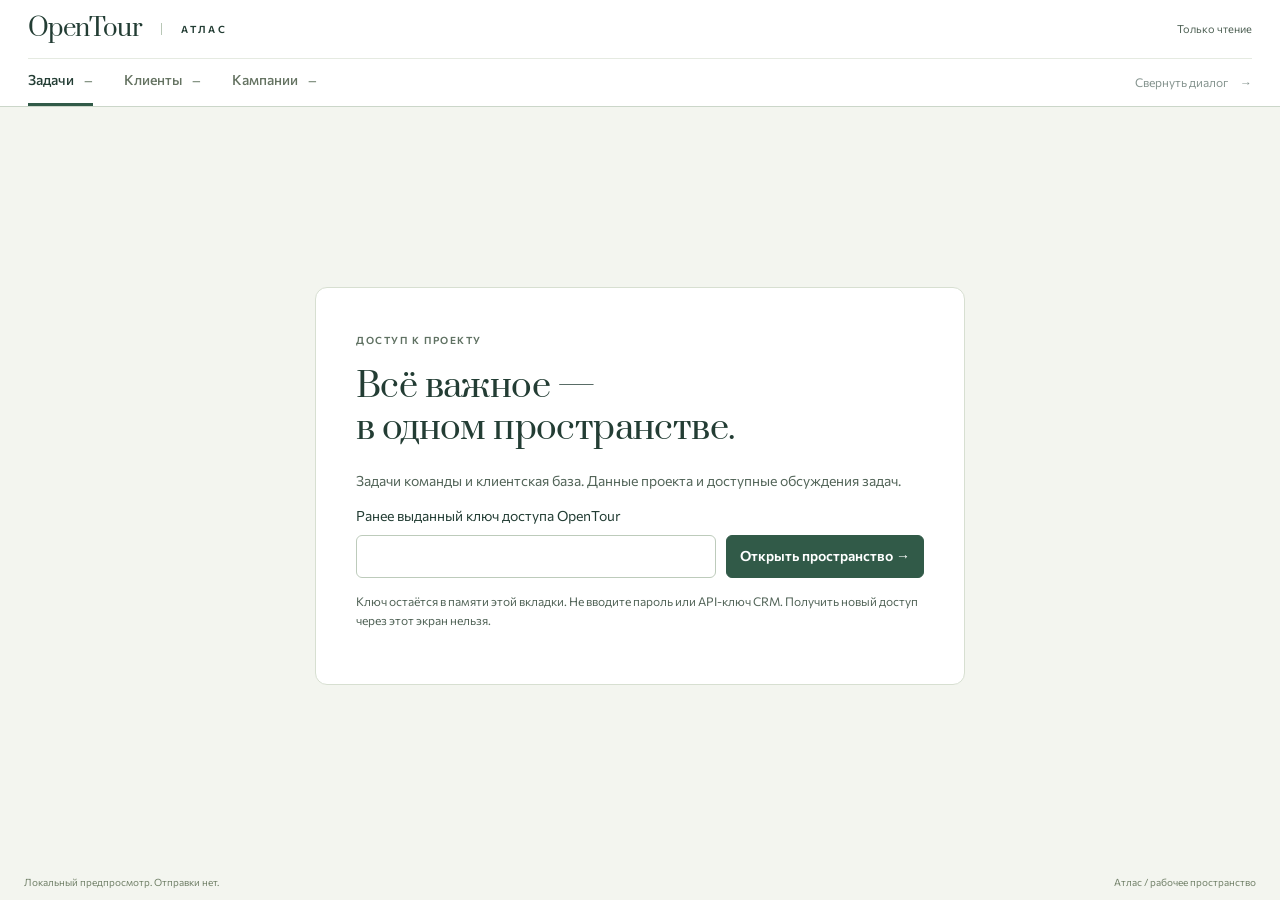
==== commit c018f55e: "Integrate selected Atlas shell with existing client and task flows" ====
--- a/ui/index.html
+++ b/ui/index.html
@@ -1,31 +1,7 @@
-<!doctype html>
-<html lang="ru">
-<head>
-  <meta charset="utf-8">
-  <meta name="viewport" content="width=device-width, initial-scale=1">
-  <meta name="color-scheme" content="light">
-  <title>OpenTour — рабочее пространство</title>
-  <link rel="stylesheet" href="/ui/styles.css">
-  <script src="/ui/app.js" defer></script>
-</head>
-<body>
-  <a class="skip-link" href="#main">К содержимому</a>
-  <aside class="sidebar" aria-label="Рабочее пространство">
-    <a class="brand" href="#tasks" aria-label="OpenTour — задачи"><span class="brand-mark" aria-hidden="true">↗</span>OpenTour<span class="brand-dot">.</span></a>
-    <p class="workspace-label">РАБОЧЕЕ ПРОСТРАНСТВО</p>
-    <nav aria-label="Основная навигация">
-      <button class="nav-item active" data-view="tasks" aria-current="page"><span aria-hidden="true">▦</span>Задачи<span class="nav-count" id="nav-work-count">—</span></button>
-      <button class="nav-item" data-view="clients"><span aria-hidden="true">♧</span>Клиенты</button>
-      <button class="nav-item" data-view="campaigns" aria-describedby="campaign-note"><span aria-hidden="true">↗</span>Кампании<span class="soon">FIXTURE</span></button>
-    </nav>
-    <p class="nav-note" id="campaign-note">Локальный предпросмотр. Отправки нет.</p>
-    <div class="sidebar-bottom"><span class="small-orbit" aria-hidden="true">◉</span><div><strong>Локальный OpenTour</strong><span>Доступ к проекту</span></div></div>
-  </aside>
-
-  <div class="shell">
-    <header class="topbar"><div class="breadcrumb">OpenTour <span>/</span> Информационный слой</div><div class="top-actions"><span class="read-badge" id="access-mode"><i aria-hidden="true"></i>Только чтение</span><button class="text-button" id="disconnect" hidden>Отключиться</button></div></header>
+<!doctype html><html lang="ru"><head><meta charset="utf-8"><meta name="viewport" content="width=device-width,initial-scale=1"><meta name="color-scheme" content="light"><title>OpenTour &mdash; Atlas</title><link rel="stylesheet" href="/ui/styles.css"><script src="/ui/app.js" defer></script></head><body>
+<a class="skip-link" href="#main">К содержимому</a>
+<header class="masthead" id="masthead"><div class="topline"><a class="brand" href="#tasks" aria-label="OpenTour — задачи">OpenTour<span>АТЛАС</span></a><div class="top-actions"><span class="role-label" id="session-role"></span><span class="read-badge" id="access-mode"><i aria-hidden="true"></i>Только чтение</span><button class="text-button" id="disconnect" hidden>Отключиться</button></div></div><div class="navline"><nav aria-label="Разделы"><button data-view="tasks" aria-current="page">Задачи <span id="nav-work-count">&mdash;</span></button><button data-view="clients">Клиенты <span id="nav-client-count">&mdash;</span></button><button data-view="campaigns">Кампании <span id="nav-campaign-count">&mdash;</span></button></nav><button id="dialog-toggle" aria-expanded="false" aria-controls="conversation" disabled>Свернуть диалог <span aria-hidden="true">→</span></button></div></header>
     <div id="synthetic-banner" class="synthetic-banner" hidden>ДЕМОНСТРАЦИЯ · Синтетические данные для проверки интерфейса</div>
-    <main id="main" tabindex="-1">
       <section class="connect-panel" id="connect-panel" aria-labelledby="connect-title">
         <span class="eyebrow">ДОСТУП К ПРОЕКТУ</span><h1 id="connect-title">Всё важное —<br>в одном пространстве.</h1>
         <p>Задачи команды и клиентская база. Данные проекта и доступные обсуждения задач.</p>
@@ -34,8 +10,8 @@
         <p id="connect-status" role="status" class="connection-status"></p>
       </section>
 
-      <div id="workspace" hidden>
-        <section class="page-heading"><div><div class="eyebrow" id="page-eyebrow">ОБЩАЯ ДОСКА</div><h1 id="page-title">Работа команды</h1><p id="page-description">Текущий план, результаты и следующие шаги.</p></div><button id="refresh" class="secondary-button"><span aria-hidden="true">↻</span> Обновить</button></section>
+
+<div id="workspace" class="workspace" hidden><main id="main" tabindex="-1">        <div class="page-heading" id="page-heading"><div><div class="eyebrow" id="page-eyebrow">ОБЩАЯ ДОСКА</div><h1 id="page-title">Работа команды</h1><p id="page-description">Текущий план, результаты и следующие шаги.</p></div><button id="refresh" class="secondary-button"><span aria-hidden="true">↻</span> Обновить</button></div>
         <div id="announcement" class="sr-only" role="status" aria-live="polite"></div>
 
         <section id="tasks-view" aria-label="Доска задач">
@@ -47,10 +23,10 @@
         </section>
 
         <section id="clients-view" hidden aria-label="Клиентская база">
-          <form id="client-filters" class="client-filters"><div class="search-field"><span aria-hidden="true">⌕</span><label class="sr-only" for="client-search">Поиск клиентов</label><input id="client-search" type="search" placeholder="Имя, организация, email или телефон" autocomplete="off" maxlength="200"></div><label class="sr-only" for="client-kind">Тип клиента</label><select id="client-kind"><option value="all">Все клиенты</option><option value="person">Физические лица</option><option value="organization">Организации</option></select><label class="sr-only" for="client-channel">Наличие контактов</label><select id="client-channel"><option value="any">Любые контакты</option><option value="email">Есть email</option><option value="phone">Есть телефон</option><option value="none">Нет контактов</option></select></form>
-          <div class="section-toolbar"><div class="toolbar-title">Клиентская база <span id="client-total" class="count-pill">—</span></div><span class="source-tag">Источник: CRM</span></div>
-          <div id="clients-notice" class="notice" hidden></div><div id="client-list" class="client-list" aria-busy="false"></div>
-          <div class="pagination"><span id="page-range" class="update-label"></span><div><button id="previous-page" class="secondary-button" disabled>← Назад</button><button id="next-page" class="secondary-button" disabled>Далее →</button></div></div>
+          <div class="client-filters-block"><form id="client-filters" class="client-filters"><div class="search-field"><span aria-hidden="true">⌕</span><label class="sr-only" for="client-search">Поиск клиентов</label><input id="client-search" type="search" placeholder="Имя, организация, email или телефон" autocomplete="off" maxlength="200"></div><label class="sr-only" for="client-kind">Тип клиента</label><select id="client-kind"><option value="all">Все клиенты</option><option value="person">Физические лица</option><option value="organization">Организации</option></select><label class="sr-only" for="client-channel">Наличие контактов</label><select id="client-channel"><option value="any">Любые контакты</option><option value="email">Есть email</option><option value="phone">Есть телефон</option><option value="none">Нет контактов</option></select></form></div>
+          <div class="section-toolbar client-base-heading"><div class="toolbar-title">Клиентская база <span id="client-total" class="count-pill">—</span></div><span class="source-tag">Источник: CRM</span></div>
+          <div id="clients-notice" class="notice" hidden></div><div class="client-table-block"><div id="client-list" class="client-list" aria-busy="false"></div>
+          <div class="pagination"><span id="page-range" class="update-label"></span><div><button id="previous-page" class="secondary-button" disabled>← Назад</button><button id="next-page" class="secondary-button" disabled>Далее →</button></div></div></div>
           <p class="view-footnote">Данные читаются из CRM. Неизвестные сведения не дополняются автоматически.</p>
         </section>
         <section id="campaigns-view" hidden aria-label="Предпросмотр кампании">
@@ -59,11 +35,5 @@
           <div id="campaign-list" class="campaign-list" aria-busy="false"></div>
           <p class="view-footnote">Аудитория не выбрана. Получатели, отправитель и сервис рассылок не настроены. Просмотр ничего не отправляет.</p>
         </section>
-      </div>
-    </main>
-    <footer>OpenTour <span>·</span> Рабочее пространство туристической команды</footer>
-  </div>
-
-  <dialog id="detail-dialog" aria-labelledby="detail-title"><div class="dialog-header"><span id="detail-eyebrow" class="eyebrow">ПОДРОБНОСТИ</span><button id="close-detail" class="icon-button" aria-label="Закрыть подробности">✕</button></div><h2 id="detail-title">Подробности</h2><div id="detail-body" class="detail-body"></div><div class="dialog-footer"><span id="detail-mode">Режим просмотра</span><button id="done-detail" class="secondary-button">Закрыть</button></div></dialog>
-</body>
-</html>
+</main><div id="dialog-shade" hidden></div><aside hidden id="conversation" aria-label="Контекстный диалог"><div class="dialog-top"><p class="eyebrow">КОНТЕКСТНЫЙ ДИАЛОГ</p><button id="dialog-close" class="text-button">Закрыть</button></div><div class="agent-heading"><span class="agent-initial" aria-hidden="true">O</span><div><h2 id="agent-name"></h2><p id="agent-object"></p></div></div><p class="dialog-hint" id="dialog-hint"></p><div id="messages" class="messages" role="log" aria-label="История диалога"></div><div id="chat-form"><label for="chat-text">Сообщение <span id="chat-recipient"></span></label><textarea id="chat-text" disabled rows="3" placeholder="Что уточнить у команды?"></textarea><p id="role-explanation">В этой роли можно читать диалог. Ответить команде — через карточку задачи.</p><div class="compose-bottom"><span id="chat-availability"></span><button id="chat-send" disabled class="primary">Отправить</button></div><p id="chat-status" class="form-status" role="status"></p></div></aside></div><footer class="app-footer" id="app-footer"><span id="campaign-note">Локальный предпросмотр. Отправки нет.</span><span>Атлас / рабочее пространство</span></footer>  <dialog id="detail-dialog" aria-labelledby="detail-title"><div class="dialog-header"><span id="detail-eyebrow" class="eyebrow">ПОДРОБНОСТИ</span><button id="close-detail" class="icon-button" aria-label="Закрыть подробности">✕</button></div><h2 id="detail-title">Подробности</h2><div id="detail-body" class="detail-body"></div><div class="dialog-footer"><span id="detail-mode">Режим просмотра</span><button id="done-detail" class="secondary-button">Закрыть</button></div></dialog>
+</body></html>
--- a/ui/styles.css
+++ b/ui/styles.css
@@ -1,1249 +1,22 @@
-:root {
-  font-family:-apple-system,BlinkMacSystemFont,"Segoe UI",sans-serif;
-  color:#213b3b;
-  background:#f5f6f2;
-  font-synthesis:none;
-  line-height:1.5;
-  --ink:#183d3b;
-  --muted:#6c7d79;
-  --line:#dde4dd;
-  --accent:#cc8050;
-  --paper:#fff;
-  --sidebar:224px;
-}
-* {
-  box-sizing:border-box;
-}
-body {
-  margin:0;
-  font-size:14px;
-}
-button,input,select {
-  font:inherit;
-}
-button,a,input,select {
-  outline-offset:4px;
-}
-button {
-  cursor:pointer;
-}
-button:disabled {
-  cursor:not-allowed;
-  opacity:.5;
-}
-button:focus-visible,a:focus-visible,input:focus-visible,select:focus-visible,.board:focus-visible {
-  outline:3px solid #d68c57;
-}
-a {
-  color:var(--ink);
-}
-button {
-  color:inherit;
-}
-button,select,input {
-  border-radius:8px;
-}
-button {
-  transition:background .15s,box-shadow .15s;
-}
-button:hover:not(:disabled) {
-  box-shadow:0 2px 8px #173d3a12;
-}
-button[hidden],[hidden] {
-  display:none!important;
-}
-.sr-only {
-  position:absolute;
-  width:1px;
-  height:1px;
-  padding:0;
-  overflow:hidden;
-  clip:rect(0,0,0,0);
-  white-space:nowrap;
-  border:0;
-}
-.skip-link {
-  position:fixed;
-  top:-100px;
-  left:12px;
-  z-index:10;
-  background:white;
-  padding:12px;
-}
-.skip-link:focus {
-  top:10px;
-}
-.sidebar {
-  background:#163b39;
-  color:#d3e0d9;
-  position:fixed;
-  inset:0 auto 0 0;
-  width:var(--sidebar);
-  padding:36px 18px;
-  display:flex;
-  flex-direction:column;
-  z-index:2;
-}
-.brand {
-  display:flex;
-  align-items:center;
-  color:#fff;
-  text-decoration:none;
-  font-size:27px;
-  font-weight:700;
-  letter-spacing:-1px;
-  padding:0 10px;
-}
-.brand-mark {
-  display:inline-grid;
-  place-items:center;
-  background:#e4ba84;
-  color:#173c36;
-  width:30px;
-  height:34px;
-  border-radius:9px 9px 3px 9px;
-  font-size:27px;
-  margin-right:10px;
-}
-.brand-dot {
-  color:#e7ba84;
-}
-.workspace-label {
-  font-size:10px;
-  letter-spacing:1.6px;
-  color:#a6bcb3;
-  margin:44px 12px 17px;
-}
-.nav-item {
-  display:flex;
-  align-items:center;
-  gap:13px;
-  padding:13px 14px;
-  margin-bottom:7px;
-  width:100%;
-  border:0;
-  background:none;
-  color:#c5d6ce;
-  text-align:left;
-  font-weight:500;
-}
-.nav-item>span:first-child {
-  font-size:22px;
-  width:20px;
-  line-height:1;
-}
-.nav-item.active {
-  background:#365651;
-  color:#fff;
-}
-.nav-item:hover:not(:disabled) {
-  background:#2c4f48;
-}
-.nav-count {
-  margin-left:auto!important;
-  border-radius:5px;
-  background:#54726a;
-  color:#eef4ed;
-  padding:1px 6px;
-  font-size:11px;
-}
-.soon {
-  font-size:10px;
-  margin-left:auto;
-  color:#b5c9bf;
-}
-.nav-note {
-  font-size:11px;
-  margin:0 12px;
-  color:#a3bbb0;
-}
-.sidebar-bottom {
-  border-top:1px solid #48645b;
-  margin-top:auto;
-  padding:23px 10px 0;
-  display:flex;
-  gap:12px;
-  align-items:center;
-}
-.sidebar-bottom strong {
-  display:block;
-  font-size:12px;
-  color:#dfe9e2;
-  font-weight:500;
-}
-.sidebar-bottom div>span {
-  display:block;
-  font-size:11px;
-  color:#afc3b7;
-  margin-top:3px;
-}
-.small-orbit {
-  font-size:26px;
-  color:#d9b484;
-}
-.shell {
-  margin-left:var(--sidebar);
-  min-height:100vh;
-}
-.topbar {
-  height:80px;
-  display:flex;
-  align-items:center;
-  justify-content:space-between;
-  border-bottom:1px solid var(--line);
-  padding:0 38px;
-  background:#fafbf8;
-  gap:14px;
-}
-.breadcrumb {
-  font-size:12px;
-  color:#62746c;
-}
-.breadcrumb span {
-  margin:0 12px;
-  color:#a6b3a9;
-}
-.top-actions {
-  display:flex;
-  align-items:center;
-  gap:18px;
-}
-.read-badge {
-  font-size:11px;
-  font-weight:500;
-  display:flex;
-  align-items:center;
-  gap:7px;
-  white-space:nowrap;
-}
-.read-badge i {
-  width:6px;
-  height:6px;
-  background:#678b63;
-  border-radius:50%;
-}
-.text-button {
-  border:0;
-  background:none;
-  padding:5px;
-  color:#697c72;
-  font-size:12px;
-}
-main {
-  padding:35px 38px 20px;
-  max-width:1850px;
-  margin:0 auto;
-}
-h1,h2,h3,p {
-  margin-top:0;
-}
-h1 {
-  font-size:33px;
-  font-weight:600;
-  letter-spacing:-1px;
-  line-height:1.18;
-  margin:9px 0 10px;
-}
-h2 {
-  font-size:18px;
-  font-weight:600;
-  letter-spacing:-.3px;
-}
-.eyebrow {
-  font-size:10px;
-  letter-spacing:1.6px;
-  font-weight:600;
-  color:#697d71;
-}
-.page-heading {
-  display:flex;
-  justify-content:space-between;
-  align-items:center;
-  gap:24px;
-  margin-bottom:30px;
-}
-.page-heading p {
-  color:var(--muted);
-  font-size:13px;
-  margin:0;
-}
-.secondary-button {
-  border:1px solid #cdd7cb;
-  background:#fcfdf9;
-  padding:9px 15px;
-  font-size:12px;
-  font-weight:500;
-  white-space:nowrap;
-}
-.secondary-button:hover:not(:disabled) {
-  background:#edf2e8;
-}
-.primary-button {
-  background:#224e43;
-  color:#fff;
-  border:0;
-  padding:13px 19px;
-  font-weight:500;
-  white-space:nowrap;
-}
-.primary-button span {
-  padding-left:12px;
-}
-.primary-button:hover:not(:disabled) {
-  background:#32664d;
-}
-.mission-banner {
-  display:flex;
-  align-items:center;
-  background:#e9eee1;
-  border:1px solid #e0e6d7;
-  border-radius:12px;
-  padding:21px 24px;
-  gap:18px;
-  margin-bottom:30px;
-}
-.mission-symbol {
-  width:42px;
-  height:42px;
-  border:1px solid #c0cfb8;
-  display:grid;
-  place-items:center;
-  border-radius:50%;
-  font-size:25px;
-  color:#60764a;
-  flex-shrink:0;
-}
-.mission-banner h2 {
-  margin:4px 0;
-  font-size:17px;
-}
-.mission-banner p {
-  font-size:12px;
-  color:#687e63;
-  margin:0;
-}
-.mission-banner .source-tag {
-  margin-left:auto;
-}
-.source-tag {
-  font-size:10px;
-  color:#6b7d70;
-  white-space:nowrap;
-}
-.section-toolbar {
-  display:flex;
-  align-items:center;
-  justify-content:space-between;
-  gap:15px;
-  margin-bottom:16px;
-}
-.toolbar-title {
-  font-weight:600;
-  font-size:16px;
-  display:flex;
-  gap:9px;
-  align-items:center;
-}
-.count-pill {
-  font-size:10px;
-  color:#62745d;
-  background:#e7ebdf;
-  padding:2px 7px;
-  border-radius:5px;
-  font-weight:500;
-}
-.filters {
-  display:flex;
-  gap:14px;
-  align-items:center;
-}
-select {
-  border:1px solid #d5dfd1;
-  padding:9px 30px 9px 12px;
-  background:#fff;
-  color:#495e51;
-  font-size:12px;
-  max-width:100%;
-}
-.update-label {
-  color:#798879;
-  font-size:11px;
-}
-.board {
-  display:grid;
-  grid-template-columns:repeat(5,minmax(210px,1fr));
-  gap:14px;
-  overflow-x:auto;
-  align-items:start;
-  padding:2px 2px 18px;
-  min-height:330px;
-}
-.board.has-unknown {
-  grid-template-columns:repeat(6,minmax(210px,1fr));
-}
-.column {
-  min-width:0;
-}
-.column-heading {
-  display:flex;
-  align-items:center;
-  gap:7px;
-  border-top:2px solid #ccd5c6;
-  padding:13px 1px;
-  margin-bottom:2px;
-  font-size:11px;
-  font-weight:600;
-}
-.column-heading .column-count {
-  margin-left:auto;
-  background:#e9ede4;
-  border-radius:4px;
-  padding:0 6px;
-  font-size:10px;
-  font-weight:400;
-}
-.column-heading:before {
-  content:"";
-  width:6px;
-  height:6px;
-  border-radius:50%;
-  background:#adb9ab;
-}
-.column[data-column="in_progress"] .column-heading {
-  border-color:#94b3a2;
-}
-.column[data-column="in_progress"] .column-heading:before {
-  background:#4a8a6e;
-}
-.column[data-column="needs_human"] .column-heading {
-  border-color:#d6a073;
-}
-.column[data-column="needs_human"] .column-heading:before {
-  background:#c3884c;
-}
-.column[data-column="review"] .column-heading {
-  border-color:#b5acd0;
-}
-.column[data-column="review"] .column-heading:before {
-  background:#8a7ba8;
-}
-.column[data-column="done"] .column-heading {
-  border-color:#b1c19a;
-}
-.column[data-column="done"] .column-heading:before {
-  background:#82985b;
-}
-.task-card {
-  display:block;
-  width:100%;
-  text-align:left;
-  background:#fff;
-  border:1px solid #dfe5dc;
-  border-radius:10px;
-  padding:17px 15px;
-  margin-bottom:12px;
-  box-shadow:0 2px 3px #293f2810;
-}
-.task-card:hover {
-  border-color:#a8bbaa;
-  box-shadow:0 6px 16px #253d2812!important;
-}
-.task-kind {
-  color:#7c8a7b;
-  letter-spacing:1.1px;
-  font-size:8px;
-  font-weight:600;
-  text-transform:uppercase;
-  display:block;
-  margin-bottom:12px;
-}
-.task-card h3 {
-  font-size:14px;
-  line-height:1.45;
-  font-weight:600;
-  margin:0 0 10px;
-  overflow-wrap:anywhere;
-}
-.card-result {
-  font-size:11px;
-  color:#586b55;
-  line-height:1.6;
-  margin:0 0 17px;
-  display:-webkit-box;
-  -webkit-line-clamp:3;
-  -webkit-box-orient:vertical;
-  overflow:hidden;
-  overflow-wrap:anywhere;
-}
-.card-bottom {
-  display:flex;
-  gap:7px;
-  align-items:center;
-  color:#758271;
-  font-size:9px;
-  border-top:1px solid #f0f2eb;
-  padding-top:12px;
-}
-.avatar {
-  display:inline-grid;
-  place-items:center;
-  height:23px;
-  width:23px;
-  border-radius:50%;
-  background:#ebeee3;
-  color:#566a50;
-  font-size:9px;
-  font-weight:600;
-  flex-shrink:0;
-}
-.card-open {
-  margin-left:auto;
-  font-size:13px;
-  color:#a0ae97;
-}
-.blocker {
-  display:block;
-  padding:8px 10px;
-  border-radius:5px;
-  background:#fbf1e7;
-  color:#9b6a39;
-  font-size:10px;
-  line-height:1.5;
-  margin-bottom:12px;
-}
-.column-empty {
-  border:1px dashed #dbe1d3;
-  border-radius:8px;
-  padding:17px 9px;
-  font-size:10px;
-  text-align:center;
-  color:#64715a;
-}
-.view-footnote {
-  font-size:10px;
-  color:#7f8c7a;
-  margin:10px 0 0;
-}
-.notice {
-  border:1px solid #e5d5be;
-  background:#fff8ec;
-  color:#88663c;
-  border-radius:8px;
-  padding:14px;
-  margin-bottom:14px;
-  font-size:12px;
-  display:flex;
-  gap:14px;
-  align-items:center;
-}
-.notice button {
-  margin-left:auto;
-}
-.client-filters {
-  display:flex;
-  gap:12px;
-  margin:0 0 25px;
-}
-.search-field {
-  display:flex;
-  align-items:center;
-  gap:9px;
-  flex:1;
-  background:white;
-  border:1px solid #d5dfd1;
-  border-radius:8px;
-  padding:0 13px;
-}
-.search-field>span {
-  font-size:23px;
-  color:#82927c;
-}
-.search-field input {
-  background:none;
-  border:0;
-  padding:11px 0;
-  width:100%;
-  min-width:0;
-  outline-offset:2px;
-  font-size:12px;
-}
-.client-list {
-  background:#fff;
-  border:1px solid var(--line);
-  border-radius:12px;
-  overflow:hidden;
-  min-height:150px;
-}
-.client-row {
-  display:grid;
-  grid-template-columns:minmax(180px,1.4fr) minmax(150px,1fr) minmax(130px,1fr) 24px;
-  gap:18px;
-  align-items:center;
-  border:0;
-  border-bottom:1px solid #e9ede4;
-  border-radius:0;
-  background:#fff;
-  padding:19px 22px;
-  width:100%;
-  text-align:left;
-}
-.client-row:last-child {
-  border-bottom:0;
-}
-.client-row:hover {
-  background:#f7f9f3;
-  box-shadow:none!important;
-}
-.client-name {
-  display:flex;
-  align-items:center;
-  gap:13px;
-  min-width:0;
-}
-.client-name .avatar {
-  height:36px;
-  width:36px;
-  font-size:14px;
-  border-radius:9px;
-  background:#edf1e5;
-}
-.client-name strong {
-  font-size:13px;
-  font-weight:600;
-  display:block;
-  overflow-wrap:anywhere;
-}
-.client-name small {
-  color:#5b6e52;
-  font-size:10px;
-  display:block;
-  margin-top:3px;
-}
-.client-contact {
-  font-size:12px;
-  color:#52664d;
-  overflow-wrap:anywhere;
-}
-.client-header {
-  background:#f9faf6;
-  color:#87917e;
-  font-size:9px;
-  letter-spacing:1px;
-  padding-top:12px;
-  padding-bottom:12px;
-}
-.client-header:hover {
-  background:#f9faf6;
-}
-.pagination {
-  display:flex;
-  justify-content:space-between;
-  align-items:center;
-  margin-top:16px;
-  gap:16px;
-}
-.pagination button+button {
-  margin-left:8px;
-}
-.state-box {
-  padding:47px 24px;
-  text-align:center;
-  border:1px dashed #d5dece;
-  border-radius:10px;
-  grid-column:1/-1;
-  width:100%;
-  color:#778770;
-}
-.state-box h3 {
-  font-size:17px;
-  color:#35543d;
-  font-weight:500;
-  margin:0 0 8px;
-}
-.state-box p {
-  font-size:12px;
-  max-width:420px;
-  margin:0 auto 16px;
-}
-.client-list .state-box {
-  border:0;
-}
-.state-symbol {
-  display:block;
-  font-size:29px;
-  color:#aab99a;
-  margin-bottom:13px;
-}
-.skeleton {
-  height:155px;
-  background:linear-gradient(90deg,#e9ede4,#f4f6ef,#e9ede4);
-  border-radius:10px;
-  animation:pulse 1.5s infinite;
-}
-.loading-columns {
-  display:grid;
-  grid-template-columns:repeat(5,minmax(180px,1fr));
-  gap:14px;
-  grid-column:1/-1;
-}
-.loading-client {
-  height:70px;
-  margin:14px;
-}
-.connect-panel {
-  max-width:660px;
-  padding:48px 0 70px;
-}
-.connect-panel h1 {
-  font-size:45px;
-  margin:15px 0 22px;
-  letter-spacing:-1.6px;
-}
-.connect-panel>p {
-  color:#70816a;
-  max-width:460px;
-}
-.connect-panel form {
-  margin-top:36px;
-}
-.connect-panel label {
-  font-size:11px;
-  font-weight:600;
-  display:block;
-  margin-bottom:8px;
-}
-.connect-input {
-  display:flex;
-  gap:10px;
-}
-.connect-input input {
-  min-width:0;
-  flex:1;
-  border:1px solid #cbd6c4;
-  padding:12px;
-  background:#fff;
-}
-.connect-panel .field-hint {
-  font-size:11px;
-  margin-top:12px;
-  max-width:570px;
-}
-.connection-status {
-  min-height:24px;
-  color:#a2633c!important;
-  font-size:12px;
-}
-.synthetic-banner {
-  background:#f4d49a;
-  color:#684f26;
-  padding:9px 30px;
-  font-size:11px;
-  font-weight:600;
-  letter-spacing:.7px;
-  text-align:center;
-}
-footer {
-  margin:15px 38px;
-  padding:20px 0;
-  border-top:1px solid #e0e6d8;
-  font-size:10px;
-  color:#8a967f;
-  letter-spacing:.3px;
-}
-footer span {
-  padding:0 8px;
-}
-dialog {
-  width:min(940px,calc(100% - 40px));
-  max-height:90dvh;
-  border:1px solid #d7dfd1;
-  border-radius:15px;
-  padding:0;
-  background:#fcfdf9;
-  color:var(--ink);
-  box-shadow:0 30px 100px #0e281b40;
-}
-dialog::backdrop {
-  background:#142d2899;
-  backdrop-filter:blur(3px);
-}
-.dialog-header {
-  display:flex;
-  justify-content:space-between;
-  align-items:center;
-  padding:20px 27px 10px;
-}
-.icon-button {
-  width:32px;
-  height:32px;
-  border:1px solid #dce3d5;
-  background:#f7f9f2;
-  border-radius:7px;
-  font-size:15px;
-}
-dialog>h2 {
-  margin:0;
-  padding:0 27px 23px;
-  font-size:26px;
-  line-height:1.25;
-  font-weight:600;
-  overflow-wrap:anywhere;
-}
-.detail-body {
-  overflow-y:auto;
-  max-height:calc(90dvh - 175px);
-  border-top:1px solid var(--line);
-  padding:24px 27px;
-  min-height:180px;
-}
-.detail-grid {
-  display:grid;
-  grid-template-columns:minmax(0,1.8fr) minmax(200px,1fr);
-  gap:30px;
-}
-.detail-section {
-  margin-bottom:26px;
-}
-.detail-section h3,.details-meta dt {
-  font-size:10px;
-  font-weight:600;
-  letter-spacing:.9px;
-  color:#819074;
-  margin:0 0 9px;
-  text-transform:uppercase;
-}
-.detail-section p {
-  font-size:13px;
-  white-space:pre-wrap;
-  line-height:1.75;
-  overflow-wrap:anywhere;
-  color:#4b6346;
-  margin-bottom:0;
-}
-.detail-side {
-  border-left:1px solid #e0e6d8;
-  padding-left:25px;
-}
-.details-meta {
-  margin:0;
-}
-.details-meta dd {
-  font-size:12px;
-  margin:0 0 23px;
-  overflow-wrap:anywhere;
-}
-.status-label {
-  display:inline-block;
-  padding:4px 8px;
-  background:#e9efdf;
-  border-radius:5px;
-  font-size:10px;
-}
-.detail-note {
-  font-size:11px;
-  color:#7b896f;
-  background:#f0f3e8;
-  border:1px solid #dce5ce;
-  padding:14px;
-  border-radius:8px;
-  margin-top:20px;
-}
-.dialog-footer {
-  display:flex;
-  justify-content:space-between;
-  align-items:center;
-  padding:16px 27px;
-  border-top:1px solid var(--line);
-  font-size:10px;
-  color:#88957c;
-}
-.source-link {
-  display:inline-block;
-  font-size:12px;
-  margin-top:12px;
-  text-decoration:none;
-  font-weight:600;
-}
-.source-link:hover {
-  text-decoration:underline;
-}
-.technical-note {
-  display:block;
-  color:#9e783f;
-  font-size:10px;
-  margin-top:7px;
-}
-.detail-provenance {
-  font-size:10px;
-  color:#859475;
-  margin-top:22px;
-  overflow-wrap:anywhere;
-}
-.detail-provenance summary {
-  cursor:pointer;
-}
-.detail-provenance p {
-  white-space:pre-wrap;
-  font-size:10px;
-}
-.loading-label {
-  margin-top:12px;
-  font-size:12px;
-  color:#7c8b70;
-}
-.card-enter {
-  animation:reveal .2s ease-out;
-}
-@keyframes pulse {
-  50% {
-    opacity:.45;
-  }
-}
-@keyframes reveal {
-  from {
-    opacity:.3;
-    transform:scaleY(.96);
-  }
-  to {
-    opacity:1;
-    transform:scaleY(1);
-  }
-}
-@media(min-width:1800px) {
-  .board {
-    grid-template-columns:repeat(5,minmax(235px,1fr));
-  }
-}
-@media(max-width:1150px) {
-  :root {
-    --sidebar:190px;
-  }
-  .sidebar {
-    padding-left:12px;
-    padding-right:12px;
-  }
-  main {
-    padding-left:26px;
-    padding-right:26px;
-  }
-  .topbar {
-    padding:0 26px;
-  }
-  .brand {
-    font-size:24px;
-  }
-  .brand-mark {
-    margin-right:8px;
-  }
-  .client-row {
-    grid-template-columns:minmax(150px,1.2fr) minmax(140px,1fr) 100px 15px;
-    gap:12px;
-    padding:18px 15px;
-  }
-}
-@media(max-width:800px) {
-  .sidebar {
-    position:relative;
-    width:100%;
-    padding:17px 20px 11px;
-    display:block;
-  }
-  .brand {
-    font-size:24px;
-    padding:0;
-  }
-  .brand-mark {
-    width:26px;
-    height:29px;
-    font-size:23px;
-  }
-  .workspace-label,.nav-note,.sidebar-bottom {
-    display:none;
-  }
-  .sidebar nav {
-    display:flex;
-    gap:6px;
-    margin-top:17px;
-  }
-  .nav-item {
-    margin:0;
-    flex:1;
-    padding:9px 10px;
-    font-size:12px;
-    gap:8px;
-  }
-  .nav-item>span:first-child {
-    font-size:18px;
-    width:auto;
-  }
-  .soon {
-    display:none;
-  }
-  .shell {
-    margin:0;
-  }
-  .topbar {
-    height:58px;
-    padding:0 20px;
-  }
-  .breadcrumb {
-    font-size:10px;
-  }
-  .breadcrumb span {
-    margin:0 6px;
-  }
-  .read-badge {
-    font-size:9px;
-  }
-  .top-actions {
-    gap:10px;
-  }
-  .text-button {
-    font-size:10px;
-  }
-  main {
-    padding:25px 20px 10px;
-  }
-  .page-heading {
-    align-items:flex-start;
-    gap:12px;
-    margin-bottom:23px;
-  }
-  h1 {
-    font-size:29px;
-  }
-  .page-heading p {
-    font-size:12px;
-  }
-  .page-heading .secondary-button {
-    margin-top:22px;
-    padding:8px 10px;
-  }
-  .mission-banner {
-    padding:16px;
-    gap:12px;
-    margin-bottom:24px;
-  }
-  .mission-banner .source-tag {
-    display:none;
-  }
-  .mission-banner h2 {
-    font-size:15px;
-  }
-  .mission-banner p {
-    font-size:11px;
-  }
-  .mission-symbol {
-    width:32px;
-    height:32px;
-    font-size:21px;
-  }
-  .section-toolbar {
-    flex-wrap:wrap;
-    gap:10px;
-  }
-  .filters {
-    gap:8px;
-  }
-  .filters select {
-    padding:8px 25px 8px 9px;
-    font-size:11px;
-  }
-  .update-label {
-    font-size:10px;
-  }
-  .board,.board.has-unknown {
-    display:block;
-    overflow:visible;
-    min-height:0;
-  }
-  .column {
-    margin-bottom:23px;
-  }
-  .column-heading {
-    font-size:12px;
-  }
-  .task-card {
-    padding:17px 18px;
-    margin-bottom:10px;
-  }
-  .task-card h3 {
-    font-size:15px;
-  }
-  .card-result {
-    font-size:12px;
-    -webkit-line-clamp:2;
-  }
-  .column-empty {
-    padding:12px;
-  }
-  .loading-columns {
-    grid-template-columns:1fr;
-  }
-  .client-filters {
-    flex-wrap:wrap;
-    gap:8px;
-    margin-bottom:20px;
-  }
-  .search-field {
-    flex-basis:100%;
-  }
-  .client-filters>select {
-    flex:1;
-    font-size:11px;
-    padding:9px;
-  }
-  .client-header {
-    display:none;
-  }
-  .client-row {
-    grid-template-columns:1fr 16px;
-    gap:8px;
-    padding:17px;
-  }
-  .client-name {
-    grid-column:1;
-    grid-row:1;
-  }
-  .client-name strong {
-    font-size:13px;
-  }
-  .client-row .client-contact {
-    grid-column:1;
-    font-size:11px;
-    padding-left:49px;
-  }
-  .client-row .row-arrow {
-    grid-column:2;
-    grid-row:1/4;
-  }
-  .pagination .secondary-button {
-    padding:8px 10px;
-  }
-  .pagination {
-    gap:8px;
-  }
-  .client-contact:empty {
-    display:none;
-  }
-  .connect-panel {
-    padding:20px 0 45px;
-  }
-  .connect-panel h1 {
-    font-size:36px;
-  }
-  .connect-input {
-    flex-direction:column;
-  }
-  .connect-input input {
-    padding:13px;
-  }
-  .connect-input button {
-    padding:13px;
-  }
-  footer {
-    margin:15px 20px;
-    padding:17px 0;
-    font-size:9px;
-  }
-  dialog {
-    width:calc(100% - 20px);
-    max-height:94dvh;
-    border-radius:12px;
-  }
-  .dialog-header {
-    padding:17px 19px 10px;
-  }
-  dialog>h2 {
-    padding:0 19px 20px;
-    font-size:23px;
-  }
-  .detail-body {
-    max-height:calc(94dvh - 170px);
-    padding:20px;
-  }
-  .detail-grid {
-    grid-template-columns:1fr;
-    gap:0;
-  }
-  .detail-side {
-    padding:20px 0 0;
-    border-left:0;
-    border-top:1px solid var(--line);
-  }
-  .dialog-footer {
-    padding:14px 20px;
-  }
-  .synthetic-banner {
-    font-size:9px;
-    padding:8px 15px;
-  }
-}
-@media(prefers-reduced-motion:reduce) {
-  *,*:before,*:after {
-    animation:none!important;
-    transition:none!important;
-    scroll-behavior:auto!important;
-  }
-}
-.fixture-notice {
-  border:1px solid #d8bd89;
-  background:#fff5df;
-  color:#725325;
-  border-radius:10px;
-  padding:18px 22px;
-  margin-bottom:24px;
-}
-.fixture-notice strong,.fixture-notice>span {display:block;font-size:12px;letter-spacing:.6px;}
-.fixture-notice p {font-size:12px;margin:10px 0 0;max-width:700px;}
-.fixture-labels {display:flex;flex-wrap:wrap;gap:7px;margin:14px 0;}
-.fixture-labels span {border:1px solid #d5be8c;background:#fff5df;color:#725325;border-radius:5px;padding:4px 8px;font-size:10px;font-weight:600;}
-.campaign-card {display:block;width:100%;text-align:left;background:#fff;border:1px solid var(--line);border-radius:12px;padding:24px;}
-.campaign-card h2 {margin:0 0 12px;font-size:21px;}
-.campaign-card>p {font-size:12px;color:#52664d;margin:16px 0 0;}
-.campaign-facts {padding:16px 20px;background:#eff3e9;border-radius:8px;margin-bottom:20px;}
-.campaign-facts dl {display:grid;grid-template-columns:1fr 2fr;gap:10px 20px;}
-.campaign-facts dt,.campaign-facts dd {margin:0;font-size:11px;}
-.preview-switch {display:flex;flex-wrap:wrap;gap:8px;margin:15px 0;}
-.preview-switch [aria-pressed="true"] {background:#224e43;color:white;border-color:#224e43;}
-.email-preview-frame {width:100%;height:720px;border:1px solid #d8e0d2;border-radius:8px;background:#f5f6f2;}
-.campaign-source {white-space:pre-wrap;overflow-wrap:anywhere;font-size:12px;line-height:1.7;background:#f1f4eb;color:#2f4d35;border:1px solid #dbe3d2;border-radius:8px;padding:18px;max-width:100%;}
-.campaign-detail>.detail-section {margin-top:25px;}
-.campaign-detail .source-link {margin-right:20px;}
-.campaign-detail .detail-provenance>button {display:block;margin-top:8px;}
-@media(max-width:800px) {.campaign-card{padding:19px}.campaign-card h2{font-size:18px}.fixture-notice{padding:16px}.campaign-facts{padding:13px}.campaign-facts dl{grid-template-columns:1fr;gap:7px}.campaign-facts dd{margin-bottom:9px}.email-preview-frame{height:760px}.preview-switch button{padding:9px 11px;font-size:11px}}
-
-/* Long client/task/campaign titles must leave the footer and scrollable detail reachable. */
-dialog[open]:has(.campaign-detail,.detail-grid) {display:flex;flex-direction:column;}
-dialog:has(.campaign-detail,.detail-grid)>.dialog-header,dialog:has(.campaign-detail,.detail-grid)>h2,dialog:has(.campaign-detail,.detail-grid)>.dialog-footer {flex-shrink:0;}
-dialog:has(.campaign-detail,.detail-grid)>.detail-body {flex:1 1 auto;min-height:0;max-height:none;}
-
-.native-observation {border-top:1px solid var(--line);padding-top:22px;margin-top:25px;overflow-wrap:anywhere;}
-.observation-controls {display:flex;flex-wrap:wrap;gap:10px;align-items:end;margin:16px 0;}
-.observation-label {display:block;min-width:0;flex:1 1 220px;font-size:11px;color:#52664d;}
-.observation-select {display:block;width:100%;max-width:100%;margin-top:7px;padding:10px;border:1px solid #cdd8c5;border-radius:7px;background:#fff;color:var(--ink);font:inherit;}
-.observation-status {font-size:11px;color:#52664d;}
-.observation-events {padding-left:20px;font-size:12px;line-height:1.7;}
-.observation-events li {margin-bottom:10px;}
-.native-observation .observation-error {color:#8b351e;}
-.native-observation .details-meta {margin:15px 0;}
-
-.observation-controls button[aria-disabled="true"] {opacity:.65;}
-
-.native-observation h3,.native-observation dt,.native-observation .detail-provenance summary {color:#52664d;}
-
-.app-task-list {display:grid;grid-template-columns:repeat(auto-fit,minmax(min(280px,100%),1fr));gap:16px;margin:18px 0 30px;}
-.app-task-list .task-card {width:100%;overflow-wrap:anywhere;}
-.app-task-detail {overflow-wrap:anywhere;}
-.app-message {border-bottom:1px solid var(--line);padding:14px 0;}
-.app-message h3 {font-size:14px;}
-.message-body {white-space:pre-wrap;}
-.app-response {display:grid;gap:12px;margin-top:24px;}
-.app-response textarea {width:100%;min-height:130px;padding:12px;border:1px solid #cdd8c5;border-radius:7px;font:inherit;color:var(--ink);resize:vertical;}
-.app-response textarea:focus {outline:2px solid #224e43;outline-offset:2px;}
-.app-response .primary-button {justify-self:start;}
-dialog[open]:has(.app-task-detail) {display:flex;flex-direction:column;}
-dialog:has(.app-task-detail)>.dialog-header,dialog:has(.app-task-detail)>h2,dialog:has(.app-task-detail)>.dialog-footer {flex-shrink:0;}
-dialog:has(.app-task-detail)>.detail-body {flex:1 1 auto;min-height:0;max-height:none;}
-
-.app-task-detail .detail-note,.app-task-detail .field-hint {color:#52664d;}
+@import url('/ui/atlas.css');
+/* Product adapters for the selected Atlas shell. No prototype fixture is loaded. */
+:root{--ink:#233d34;--line:#d7dfd1;--muted:#526458;--green:#315a48}
+.sr-only{position:absolute;width:1px;height:1px;padding:0;margin:-1px;overflow:hidden;clip:rect(0,0,0,0);white-space:nowrap;border:0}
+.skip-link{position:fixed;top:-100px;left:20px;z-index:100;background:white;padding:10px}.skip-link:focus{top:10px}
+.primary-button{background:var(--green);border-color:var(--green);color:white;font-weight:600}.secondary-button{background:white}.icon-button{padding:8px 12px}
+.read-badge{color:var(--muted);font-size:11px}.synthetic-banner{padding:7px 20px;color:#705522;background:#fff3d9;font-size:11px;text-align:center;flex-shrink:0}
+.connect-panel{margin:auto;max-width:650px;width:calc(100% - 36px);padding:40px;background:white;border:1px solid var(--line);border-radius:12px;overflow:auto}
+.connect-panel h1{margin:16px 0 20px;font-size:34px}.connect-panel p{margin:14px 0;color:var(--muted)}.connect-input{display:flex;gap:10px;margin-top:9px}.connect-input input{min-width:0;flex:1}.field-hint,.connection-status{font-size:12px;color:var(--muted);line-height:1.6}
+#workspace{padding-top:18px}.workspace main{padding:0 20px 24px}.workspace main>section{padding:0;min-height:0}.page-heading{display:flex;align-items:start;justify-content:space-between;gap:16px;padding:24px 0 20px}.page-heading h1{font-size:26px}.page-heading .eyebrow{display:none}.page-heading p{color:var(--muted);font-size:12px;margin-top:8px}.page-heading button{font-size:11px}
+#tasks-view,#campaigns-view{padding-top:0}.mission-banner{display:flex;align-items:center;justify-content:space-between;gap:18px;background:#edf2e8;padding:12px 14px;border-radius:6px;margin-bottom:20px;font-size:12px}.mission-banner h2{font-size:13px;font-weight:500}.mission-banner .mission-symbol,.mission-banner .eyebrow,.mission-banner p{display:none}.source-tag{font-size:11px;color:var(--muted);white-space:nowrap}
+.section-toolbar{display:flex;align-items:center;justify-content:space-between;gap:15px;margin:18px 0}.toolbar-title{display:flex;align-items:center;gap:9px;font-weight:600;font-size:15px}.count-pill{font-size:11px;background:#e7eddf;border-radius:6px;padding:3px 7px;color:var(--muted)}.filters{display:flex;align-items:center;gap:12px}.filters select{font-size:11px;padding:7px}.update-label,.view-footnote{font-size:11px;color:var(--muted)}.view-footnote{margin-top:18px}.notice{padding:12px 15px;background:#fbf6e9;border:1px solid #e1cc9f;border-radius:6px;font-size:12px;margin-bottom:15px}.notice button{margin-left:12px}
+.board{display:grid;grid-template-columns:repeat(5,minmax(164px,1fr));gap:12px;overflow:auto;min-height:400px;align-items:start;padding-bottom:18px}.board.has-unknown{grid-template-columns:repeat(6,minmax(164px,1fr))}.column-heading{display:flex;justify-content:space-between;gap:8px;min-height:49px;font-size:12px;border-top:2px solid #a8bba2;padding:10px 0}.column-count{background:#edf2e8;border-radius:50%;width:20px;height:20px;display:grid;place-items:center;font-size:11px;flex-shrink:0}.column[data-column=needs_human] .column-heading{border-color:#b58a40}.column[data-column=done] .column-heading{border-color:#315a48}.task-wrap{margin-bottom:13px}.column-empty{padding:18px 7px;border:1px dashed var(--line);border-radius:7px;color:var(--muted);font-size:11px}.card-owner,.card-stage,.card-context{color:var(--muted)}.card-title{margin:0 0 12px}.card-main .card-owner{margin-bottom:8px}.card-footer{font-weight:500}.task-card:focus-visible{outline-offset:-3px}.app-task-list{display:grid;grid-template-columns:repeat(auto-fit,minmax(min(235px,100%),1fr));gap:12px;margin:15px 0 22px}.app-task-list .task-card{padding:16px}.app-task-list .task-card h3{margin:10px 0;font-size:14px}.app-task-list .task-card p{font-size:12px;color:var(--muted)}#app-tasks h2{font-size:16px}#app-task-status{font-size:11px;color:var(--muted);margin-top:5px}
+/* Requested client composition: two equal-width, separate rounded blocks. */
+.workspace main:has(#clients-view:not([hidden])){background:#f3f5ef;border-color:transparent;padding-top:22px}.client-filters-block,.client-table-block{width:100%;background:white;border:1px solid var(--line);border-radius:11px;overflow:hidden}.client-filters-block{padding:16px}.client-filters{display:flex;gap:12px;align-items:center}.client-filters select{max-width:185px;flex:0 1 185px}.search-field{display:flex;align-items:center;flex:1;min-width:120px;border:1px solid #bdcbbb;border-radius:6px;padding-left:12px;background:white}.search-field span{color:#607263}.search-field input{width:100%;border:0;background:transparent}.client-base-heading{margin:24px 0 18px}.client-list{min-width:0}.client-row{display:grid;grid-template-columns:minmax(230px,1.5fr) minmax(120px,1fr) minmax(100px,1fr) 18px;align-items:center;gap:18px;width:100%;border:0;border-bottom:1px solid #e6ecdf;border-radius:0;text-align:left;padding:18px 22px;font-size:12px;background:white}.client-header{padding-top:15px;padding-bottom:15px;font-size:10px;letter-spacing:1.4px;background:#fafbf6;color:#526458}.client-name{display:flex;align-items:center;gap:12px;min-width:0}.client-name strong{display:block;font-weight:500;overflow-wrap:anywhere}.client-name small{display:block;color:var(--muted);font-size:10px;margin-top:4px}.avatar{display:grid;place-items:center;width:32px;height:32px;border-radius:50%;background:#e7eddf;font-size:11px;flex-shrink:0}.client-contact{overflow-wrap:anywhere;color:var(--muted)}.row-arrow{color:#607263}.pagination{display:flex;justify-content:space-between;align-items:center;gap:12px;padding:14px 20px}.pagination button{font-size:11px;margin-left:6px}
+.state-box{text-align:center;padding:32px 18px;color:var(--muted)}.state-box h3{margin:10px 0;font-size:17px;color:var(--ink)}.state-box p{font-size:12px;line-height:1.7}.state-box button{margin-top:14px}.state-symbol{font-size:22px}.skeleton{min-height:90px;background:#edf2e8;border-radius:7px;margin:12px 0}.loading-columns{display:grid;grid-template-columns:repeat(5,1fr);gap:12px;width:100%}.loading-client{height:65px;margin:0;border-bottom:1px solid white}.loading-label{font-size:12px;color:var(--muted)}
+/* Shared real-source task, client and campaign dialogs. */
+#detail-dialog[open]{display:flex;flex-direction:column;width:min(920px,calc(100% - 36px));max-height:88dvh}.dialog-header{display:flex;align-items:center;justify-content:space-between;gap:15px;padding:15px 24px;border-bottom:1px solid var(--line);flex-shrink:0}.dialog-header .eyebrow{font-size:10px}#detail-title{font:400 28px/1.4 Prata,Georgia,serif;padding:20px 27px 12px;overflow-wrap:anywhere;flex-shrink:0}.detail-body{overflow:auto;padding:12px 27px 28px;flex:1;min-height:0;overscroll-behavior:contain;max-height:none}.detail-grid{display:grid;grid-template-columns:minmax(0,1fr) 220px;gap:30px}.detail-side{border-left:1px solid var(--line);padding-left:22px}.detail-section{margin-bottom:24px}.detail-section h3{font-size:12px;font-weight:600;color:var(--muted);margin-bottom:9px}.detail-section p{font-size:14px;line-height:1.75;white-space:pre-wrap;overflow-wrap:anywhere}.detail-note,.technical-note{color:var(--muted);background:#f0f3e8;padding:13px;border:1px solid #dce5ce;border-radius:6px;font-size:11px;line-height:1.7;margin:15px 0;overflow-wrap:anywhere}.details-meta{font-size:11px;line-height:1.7;margin:0 0 15px}.details-meta dt{color:var(--muted);margin-top:12px}.details-meta dd{margin:3px 0;overflow-wrap:anywhere}.source-link{display:inline-block;font-size:12px;margin:10px 0}.detail-provenance{font-size:11px;color:var(--muted);margin-top:20px;overflow-wrap:anywhere}.detail-provenance p{white-space:pre-wrap;font-size:11px;margin-top:10px}.dialog-footer{display:flex;align-items:center;justify-content:space-between;gap:18px;padding:13px 24px;border-top:1px solid var(--line);font-size:11px;color:var(--muted);flex-shrink:0}.dialog-footer button{font-size:12px}.blocker,.observation-error{color:#943d2b}.native-observation{border-top:1px solid var(--line);padding-top:20px;margin-top:20px}.observation-controls{display:flex;align-items:end;gap:10px;flex-wrap:wrap;margin:15px 0}.observation-label{display:block;flex:1;min-width:150px;font-size:11px;color:var(--muted)}.observation-select{display:block;width:100%;margin-top:7px;font-size:12px}.observation-status,.observation-events{font-size:11px;color:var(--muted);line-height:1.7}.observation-events{padding-left:18px}.related-tasks button{display:block;text-align:left;max-width:100%;white-space:normal;overflow-wrap:anywhere;margin:10px 0}.app-task-detail{overflow-wrap:anywhere}.app-message{padding:14px 0;border-bottom:1px solid var(--line)}.app-message h3{font-size:12px;margin-bottom:9px}.message-body{white-space:pre-wrap;font-size:14px;line-height:1.7}.app-response{display:grid;gap:12px;margin-top:22px}.app-response label{font-size:12px;font-weight:600}.app-response textarea{width:100%;min-height:120px}.app-response .primary-button{justify-self:start}
+.fixture-notice{padding:16px 20px;background:#fbf6e9;border:1px solid #e1cc9f;border-radius:7px;margin-bottom:18px;color:#705522;font-size:11px}.fixture-notice strong,.fixture-notice span{display:block;margin-bottom:6px}.fixture-labels{display:flex;flex-wrap:wrap;gap:6px;margin:12px 0}.fixture-labels span{padding:4px 7px;border:1px solid #ddc99c;border-radius:4px;background:#fbf6e9;font-size:10px;color:#705522}.campaign-card{display:block;width:100%;padding:24px;text-align:left;border-radius:8px}.campaign-card h2{font:25px Prata,Georgia,serif;margin:10px 0}.campaign-card>p{font-size:12px;color:var(--muted)}.campaign-facts{padding:16px;background:#edf2e8;border-radius:6px}.campaign-facts .details-meta{display:grid;grid-template-columns:1fr 2fr;gap:9px;margin:0}.campaign-facts dt,.campaign-facts dd{margin:0}.preview-switch{display:flex;flex-wrap:wrap;gap:8px;margin:18px 0}.preview-switch button{font-size:12px}.preview-switch [aria-pressed=true]{background:#315a48;color:white;border-color:#315a48}.email-preview-frame{width:100%;height:720px;border:1px solid var(--line);background:#f5f6f2;border-radius:7px}.campaign-source{white-space:pre-wrap;overflow-wrap:anywhere;font-size:12px;line-height:1.7;background:#f1f4eb;color:#2f4d35;border:1px solid #dbe3d2;border-radius:6px;padding:18px;max-width:100%}.campaign-detail>.detail-section{margin-top:24px}.campaign-detail .source-link{margin-right:18px}.campaign-detail .detail-provenance button{display:block;margin-top:8px}
+#chat-form label{display:block;font-size:11px;font-weight:600;margin-bottom:9px}#role-explanation,.dialog-hint{color:var(--muted)}.message .author{color:var(--muted)}.panel-notice{font-size:12px;line-height:1.7;color:var(--muted)}.messages .message-body{font-size:13px}.messages button{font-size:11px}.app-footer{flex-shrink:0}
+@media(max-width:1100px){.board{grid-template-columns:repeat(5,180px)}.board.has-unknown{grid-template-columns:repeat(6,180px)}.client-filters{flex-wrap:wrap}.search-field{flex-basis:100%}.client-filters select{flex:1;max-width:none}.client-row{grid-template-columns:minmax(150px,1.5fr) 1fr 1fr 15px;gap:12px;padding:16px}}
+@media(max-width:700px){.connect-panel{padding:24px;margin:18px auto;flex:1}.connect-input{flex-direction:column}.connect-panel h1{font-size:28px}.topline{min-height:86px}.top-actions{margin-top:10px}.role-label{font-size:10px}.read-badge{font-size:10px}.workspace main{padding:0 14px 50px}.workspace main:has(#clients-view:not([hidden])){padding-top:18px}.page-heading{padding-top:21px}.page-heading h1{font-size:23px}.page-heading p{font-size:11px}.mission-banner{font-size:11px}.source-tag{font-size:10px}.mission-banner h2{font-size:12px}.section-toolbar{flex-wrap:wrap}.filters{flex-wrap:wrap;gap:8px}.board{grid-template-columns:repeat(5,247px);min-height:360px}.board.has-unknown{grid-template-columns:repeat(6,247px)}.client-filters-block{padding:13px}.client-filters{gap:9px}.client-filters select{width:45%;font-size:11px;padding:10px 7px}.client-filters input{font-size:12px;padding:10px}.client-row{grid-template-columns:minmax(0,1fr) 20px;padding:16px}.client-header{grid-template-columns:1fr}.client-header span:not(:first-child){display:none}.client-contact{grid-column:1;font-size:11px;padding-left:44px}.client-row .row-arrow{grid-column:2;grid-row:1/4}.client-name strong{font-size:13px}.client-base-heading{margin:22px 0 15px}.toolbar-title{font-size:16px}.pagination{padding:12px;gap:9px;align-items:start;flex-direction:column}.pagination div{align-self:end}.detail-grid{display:block}.detail-side{border-left:0;border-top:1px solid var(--line);padding:18px 0 0;margin-top:24px}#detail-dialog[open]{width:calc(100% - 20px);max-height:92dvh}.dialog-header{padding:12px 16px}#detail-title{font-size:24px;padding:18px 18px 10px}.detail-body{padding:10px 18px 23px}.dialog-footer{padding:12px 16px}.dialog-footer span{max-width:65%}.campaign-facts .details-meta{grid-template-columns:1fr}.email-preview-frame{height:760px}.preview-switch button{padding:8px;font-size:11px}}
